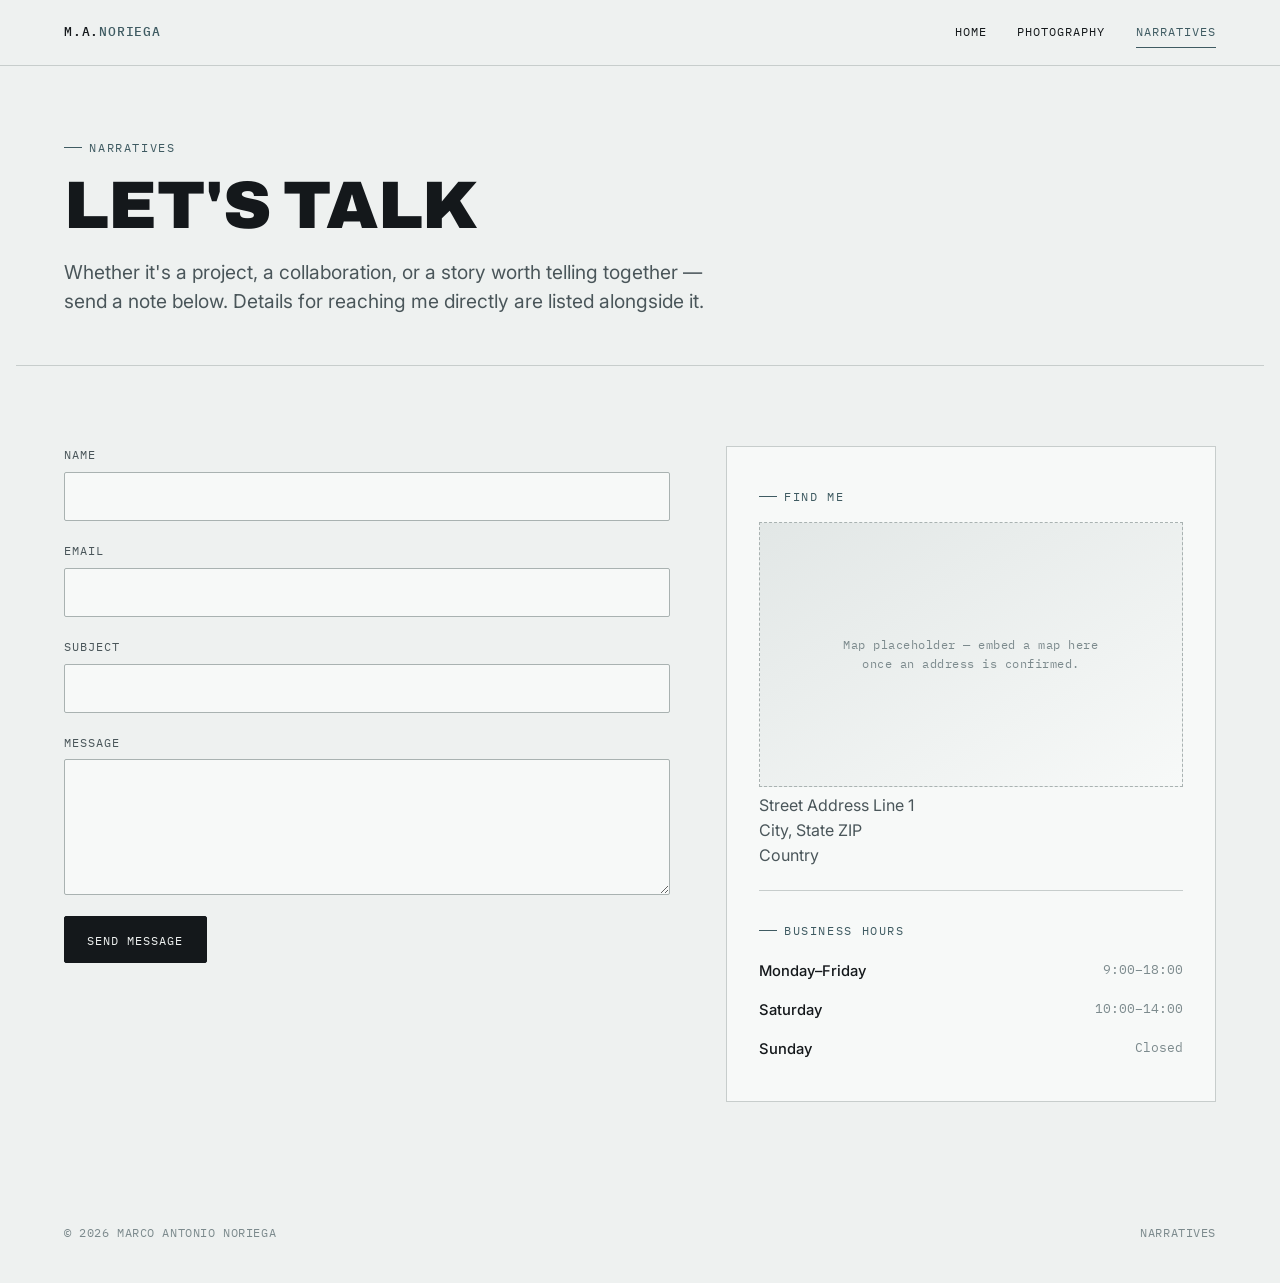
==== narratives.html @ 5fc19760 "Add files via upload" ====
<!DOCTYPE html>
<html lang="en">
<head>
<meta charset="UTF-8">
<meta name="viewport" content="width=device-width, initial-scale=1.0">
<title>Narratives — Marco Antonio Noriega</title>
<meta name="description" content="Get in touch with Marco Antonio Noriega — narratives, collaborations, and general inquiries.">
<link rel="stylesheet" href="styles.css">
</head>
<body>

<header class="site-header">
  <nav class="nav wrap" aria-label="Primary">
    <a href="index.html" class="nav-mark">M.A.<span>NORIEGA</span></a>
    <button class="nav-toggle" aria-expanded="false" aria-controls="nav-links" aria-label="Toggle menu">
      <span></span>
    </button>
    <div class="nav-links" id="nav-links">
      <a href="index.html">Home</a>
      <a href="photography.html">Photography</a>
      <a href="narratives.html" aria-current="page">Narratives</a>
    </div>
  </nav>
</header>

<main>

  <section class="hero wrap" style="padding-block: clamp(2.4rem, 6vw, 4rem) clamp(2rem, 4vw, 3rem);">
    <span class="eyebrow">Narratives</span>
    <h1 style="margin-top:1rem; font-size: clamp(2.2rem, 7vw, 4.2rem);">LET'S TALK</h1>
    <p class="lede" style="margin-top:1.2rem;">
      Whether it's a project, a collaboration, or a story worth telling together —
      send a note below. Details for reaching me directly are listed alongside it.
    </p>
  </section>

  <section class="section wrap">
    <div class="contact-grid">

      <div>
        <form id="contact-form" novalidate>
          <div class="field">
            <label for="name">Name</label>
            <input type="text" id="name" name="name" autocomplete="name" required>
          </div>
          <div class="field">
            <label for="email">Email</label>
            <input type="email" id="email" name="email" autocomplete="email" required>
          </div>
          <div class="field">
            <label for="subject">Subject</label>
            <input type="text" id="subject" name="subject">
          </div>
          <div class="field">
            <label for="message">Message</label>
            <textarea id="message" name="message" required></textarea>
          </div>
          <button type="submit" class="btn">Send Message</button>
          <p class="form-note" id="form-note" role="status"></p>
        </form>
      </div>

      <div>
        <div class="info-panel">
          <span class="eyebrow">Find Me</span>
          <div class="map-box" style="margin-top:1rem;">
            <p>Map placeholder — embed a map here once an address is confirmed.</p>
          </div>

          <address class="address-line" style="font-style:normal; color: var(--slate);">
            Street Address Line 1<br>
            City, State ZIP<br>
            Country
          </address>

          <hr class="info-divider">

          <span class="eyebrow">Business Hours</span>
          <div style="margin-top:0.8rem;">
            <div class="hours-row"><span>Monday&ndash;Friday</span><span>9:00&ndash;18:00</span></div>
            <div class="hours-row"><span>Saturday</span><span>10:00&ndash;14:00</span></div>
            <div class="hours-row"><span>Sunday</span><span>Closed</span></div>
          </div>
        </div>
      </div>

    </div>
  </section>

</main>

<footer class="site-footer wrap">
  <div class="footer-row">
    <span>&copy; 2026 Marco Antonio Noriega</span>
    <span>Narratives</span>
  </div>
</footer>

<script src="script.js"></script>
</body>
</html>
---- styles.css ----
/* =========================================================
   MARCO ANTONIO NORIEGA — shared stylesheet
   Design tokens: cool muted gallery palette + bold editorial type
   ========================================================= */

@import url('https://fonts.googleapis.com/css2?family=Archivo:wght@400;500;700;900&family=IBM+Plex+Mono:wght@400;500&family=Inter:wght@400;500;600&display=swap');

:root {
  /* ---- Color: cool, muted, museum-quiet ---- */
  --bg:          #eef1f0;
  --bg-alt:      #e2e7e6;
  --panel:       #f7f9f8;
  --ink:         #14181b;
  --slate:       #4a565a;
  --slate-soft:  #7c8a8d;
  --accent:      #5c7a82;
  --accent-deep: #3f5b62;
  --line:        #c7cdcc;
  --line-strong: #a9b2b1;

  /* ---- Type ---- */
  --font-display: 'Archivo', sans-serif;
  --font-body:    'Inter', sans-serif;
  --font-mono:    'IBM Plex Mono', monospace;

  /* ---- Rhythm ---- */
  --gutter: clamp(1.25rem, 4vw, 3rem);
  --radius: 2px;
}

* { box-sizing: border-box; }

html {
  scroll-behavior: smooth;
}

body {
  margin: 0;
  background: var(--bg);
  color: var(--ink);
  font-family: var(--font-body);
  font-size: 16px;
  line-height: 1.55;
  -webkit-font-smoothing: antialiased;
}

img { max-width: 100%; display: block; }

a { color: inherit; text-decoration: none; }

/* Visible keyboard focus everywhere */
a:focus-visible,
button:focus-visible,
input:focus-visible,
textarea:focus-visible {
  outline: 2px solid var(--accent-deep);
  outline-offset: 3px;
}

@media (prefers-reduced-motion: reduce) {
  * { animation-duration: 0.001ms !important; animation-iteration-count: 1 !important; transition-duration: 0.001ms !important; scroll-behavior: auto !important; }
}

.wrap {
  max-width: 78rem;
  margin-inline: auto;
  padding-inline: var(--gutter);
}

.eyebrow {
  font-family: var(--font-mono);
  font-size: 0.72rem;
  letter-spacing: 0.14em;
  text-transform: uppercase;
  color: var(--accent-deep);
  display: inline-flex;
  align-items: center;
  gap: 0.6em;
}
.eyebrow::before {
  content: '';
  width: 1.6em;
  height: 1px;
  background: var(--accent-deep);
}

h1, h2, h3 {
  font-family: var(--font-display);
  font-weight: 900;
  line-height: 0.98;
  margin: 0;
  text-transform: uppercase;
  letter-spacing: -0.01em;
}

h2 { font-size: clamp(1.9rem, 5vw, 3.2rem); }
h3 { font-size: clamp(1.1rem, 2.4vw, 1.5rem); letter-spacing: 0; }

p { margin: 0; color: var(--slate); }

.lede {
  font-size: clamp(1rem, 1.6vw, 1.2rem);
  max-width: 40rem;
  color: var(--slate);
}

/* ---------------------------------------------------------
   Header / nav
   --------------------------------------------------------- */
.site-header {
  position: sticky;
  top: 0;
  z-index: 50;
  background: rgba(238, 241, 240, 0.86);
  backdrop-filter: blur(10px);
  border-bottom: 1px solid var(--line);
}

.nav {
  display: flex;
  align-items: center;
  justify-content: space-between;
  padding-block: 1.1rem;
}

.nav-mark {
  font-family: var(--font-mono);
  font-size: 0.82rem;
  letter-spacing: 0.06em;
  text-transform: uppercase;
  font-weight: 500;
}
.nav-mark span { color: var(--accent-deep); }

.nav-toggle {
  display: none;
  background: none;
  border: 1px solid var(--line-strong);
  border-radius: var(--radius);
  width: 2.4rem;
  height: 2.4rem;
  padding: 0;
  cursor: pointer;
  position: relative;
}
.nav-toggle span,
.nav-toggle span::before,
.nav-toggle span::after {
  content: '';
  position: absolute;
  left: 0.55rem;
  right: 0.55rem;
  height: 1.5px;
  background: var(--ink);
  transition: transform 0.2s ease, opacity 0.2s ease;
}
.nav-toggle span { top: 50%; transform: translateY(-50%); }
.nav-toggle span::before { top: -0.45rem; }
.nav-toggle span::after { top: 0.45rem; }
.nav-toggle[aria-expanded="true"] span { background: transparent; }
.nav-toggle[aria-expanded="true"] span::before { top: 0; transform: rotate(45deg); }
.nav-toggle[aria-expanded="true"] span::after { top: 0; transform: rotate(-45deg); }

.nav-links {
  display: flex;
  gap: clamp(1rem, 2.4vw, 2.2rem);
  font-family: var(--font-mono);
  font-size: 0.78rem;
  letter-spacing: 0.08em;
  text-transform: uppercase;
}

.nav-links a {
  padding-block: 0.3rem;
  border-bottom: 1px solid transparent;
  transition: border-color 0.15s ease, color 0.15s ease;
}
.nav-links a:hover,
.nav-links a[aria-current="page"] {
  border-color: var(--accent-deep);
  color: var(--accent-deep);
}

@media (max-width: 640px) {
  .nav-toggle { display: block; }
  .nav-links {
    position: absolute;
    inset-inline: 0;
    top: 100%;
    flex-direction: column;
    background: var(--panel);
    border-bottom: 1px solid var(--line);
    padding: 1.4rem var(--gutter) 1.8rem;
    gap: 1.1rem;
    transform: translateY(-8px);
    opacity: 0;
    pointer-events: none;
    transition: transform 0.18s ease, opacity 0.18s ease;
  }
  .nav-links.is-open {
    transform: translateY(0);
    opacity: 1;
    pointer-events: auto;
  }
}

/* ---------------------------------------------------------
   Hero
   --------------------------------------------------------- */
.hero {
  padding-block: clamp(3rem, 9vw, 7rem) clamp(2.5rem, 6vw, 4rem);
  border-bottom: 1px solid var(--line);
}

.hero-name {
  margin-top: 1.1rem;
  font-size: clamp(2.6rem, 11vw, 7.2rem);
}

.hero-name em {
  font-style: normal;
  color: transparent;
  -webkit-text-stroke: 1.5px var(--ink);
}

.hero-row {
  margin-top: 1.8rem;
  display: grid;
  grid-template-columns: minmax(0, 1fr);
  gap: 1.6rem;
  align-items: end;
}

@media (min-width: 760px) {
  .hero-row { grid-template-columns: 1.3fr 0.9fr; }
}

.hero-actions {
  margin-top: 1.6rem;
  display: flex;
  flex-wrap: wrap;
  gap: 0.8rem;
}

.btn {
  font-family: var(--font-mono);
  font-size: 0.78rem;
  letter-spacing: 0.08em;
  text-transform: uppercase;
  padding: 0.9rem 1.4rem;
  border-radius: var(--radius);
  border: 1px solid var(--ink);
  background: var(--ink);
  color: var(--bg);
  cursor: pointer;
  transition: background 0.15s ease, color 0.15s ease, border-color 0.15s ease;
  display: inline-flex;
  align-items: center;
  gap: 0.5em;
}
.btn:hover { background: var(--accent-deep); border-color: var(--accent-deep); }

.btn.ghost {
  background: transparent;
  color: var(--ink);
  border-color: var(--line-strong);
}
.btn.ghost:hover { border-color: var(--ink); background: transparent; color: var(--ink); }

/* ---------------------------------------------------------
   Section scaffolding
   --------------------------------------------------------- */
.section {
  padding-block: clamp(2.6rem, 7vw, 5rem);
  border-bottom: 1px solid var(--line);
}
.section:last-of-type { border-bottom: none; }
.section-head {
  display: flex;
  flex-direction: column;
  gap: 0.8rem;
  margin-bottom: clamp(1.8rem, 4vw, 3rem);
}

/* ---------------------------------------------------------
   About (two column, asymmetric)
   --------------------------------------------------------- */
.about-grid {
  display: grid;
  grid-template-columns: minmax(0, 1fr);
  gap: clamp(2rem, 5vw, 4rem);
}
@media (min-width: 780px) {
  .about-grid { grid-template-columns: 0.8fr 1.2fr; align-items: start; }
}

.portrait {
  aspect-ratio: 4 / 5;
  background: linear-gradient(155deg, var(--bg-alt), var(--panel));
  border: 1px solid var(--line);
  border-radius: var(--radius);
  position: relative;
  display: flex;
  align-items: flex-end;
  overflow: hidden;
}
.portrait::before {
  content: '';
  position: absolute;
  inset: 0;
  background:
    repeating-linear-gradient(135deg, rgba(20,24,27,0.05) 0 1px, transparent 1px 26px);
}
.portrait-tag {
  position: relative;
  margin: 0.9rem;
  font-family: var(--font-mono);
  font-size: 0.7rem;
  letter-spacing: 0.08em;
  text-transform: uppercase;
  background: rgba(238,241,240,0.9);
  border: 1px solid var(--line);
  padding: 0.35rem 0.6rem;
  color: var(--slate);
}

.about-copy p + p { margin-top: 1rem; }

.tags {
  margin-top: 1.6rem;
  display: flex;
  flex-wrap: wrap;
  gap: 0.5rem;
}
.tag {
  font-family: var(--font-mono);
  font-size: 0.7rem;
  letter-spacing: 0.06em;
  text-transform: uppercase;
  border: 1px solid var(--line-strong);
  border-radius: var(--radius);
  padding: 0.4rem 0.7rem;
  color: var(--slate);
}

/* ---------------------------------------------------------
   CV list (experience/skills)
   --------------------------------------------------------- */
.cv-list {
  display: flex;
  flex-direction: column;
}
.cv-row {
  display: grid;
  grid-template-columns: minmax(0, 5.5rem) 1fr;
  gap: 1rem;
  padding-block: 1.1rem;
  border-top: 1px solid var(--line);
}
.cv-row:last-child { border-bottom: 1px solid var(--line); }
.cv-date {
  font-family: var(--font-mono);
  font-size: 0.78rem;
  color: var(--accent-deep);
  letter-spacing: 0.04em;
}
.cv-role { font-weight: 600; color: var(--ink); }
.cv-org { color: var(--slate-soft); }

/* ---------------------------------------------------------
   Photography grid
   --------------------------------------------------------- */
.gallery {
  display: grid;
  grid-template-columns: repeat(auto-fit, minmax(15rem, 1fr));
  gap: clamp(1.4rem, 3vw, 2.2rem);
}

.plate { display: flex; flex-direction: column; }

.plate-figure {
  aspect-ratio: 4 / 3;
  background: linear-gradient(150deg, var(--bg-alt), var(--panel) 60%);
  border: 1px solid var(--line);
  position: relative;
  overflow: hidden;
}
.plate-figure::before {
  content: '';
  position: absolute;
  inset: 0;
  background: repeating-linear-gradient(45deg, rgba(20,24,27,0.045) 0 1px, transparent 1px 22px);
}
.plate.tall .plate-figure { aspect-ratio: 3 / 4; }

.plate-index {
  position: absolute;
  top: 0.8rem;
  left: 0.8rem;
  font-family: var(--font-mono);
  font-size: 0.68rem;
  letter-spacing: 0.06em;
  color: var(--slate-soft);
}

.plate-meta {
  padding-top: 0.9rem;
  border-top: 1px solid var(--line);
  margin-top: 0.9rem;
}
.plate-title {
  font-family: var(--font-display);
  font-weight: 700;
  text-transform: none;
  font-size: 1.02rem;
  letter-spacing: -0.01em;
}
.plate-caption {
  margin-top: 0.3rem;
  font-size: 0.88rem;
  color: var(--slate-soft);
}
.plate-tag {
  display: block;
  margin-top: 0.4rem;
  font-family: var(--font-mono);
  font-size: 0.68rem;
  letter-spacing: 0.06em;
  text-transform: uppercase;
  color: var(--accent-deep);
}

/* ---------------------------------------------------------
   Narratives / contact
   --------------------------------------------------------- */
.contact-grid {
  display: grid;
  grid-template-columns: minmax(0, 1fr);
  gap: clamp(2.2rem, 5vw, 3.5rem);
}
@media (min-width: 860px) {
  .contact-grid { grid-template-columns: 1.05fr 0.85fr; }
}

.field {
  display: flex;
  flex-direction: column;
  gap: 0.5rem;
  margin-bottom: 1.3rem;
}
.field label {
  font-family: var(--font-mono);
  font-size: 0.72rem;
  letter-spacing: 0.08em;
  text-transform: uppercase;
  color: var(--slate);
}
.field input,
.field textarea {
  font-family: var(--font-body);
  font-size: 1rem;
  padding: 0.85rem 0.9rem;
  border: 1px solid var(--line-strong);
  border-radius: var(--radius);
  background: var(--panel);
  color: var(--ink);
  resize: vertical;
}
.field textarea { min-height: 8.5rem; }
.field input:focus,
.field textarea:focus { border-color: var(--accent-deep); }

.form-note {
  margin-top: 0.9rem;
  font-family: var(--font-mono);
  font-size: 0.75rem;
  color: var(--accent-deep);
  min-height: 1.2rem;
}

.info-panel {
  border: 1px solid var(--line);
  background: var(--panel);
  padding: clamp(1.4rem, 3vw, 2rem);
}

.map-box {
  aspect-ratio: 16 / 10;
  background: linear-gradient(150deg, var(--bg-alt), var(--panel));
  border: 1px dashed var(--line-strong);
  display: flex;
  align-items: center;
  justify-content: center;
  text-align: center;
  padding: 1rem;
}
.map-box p {
  font-family: var(--font-mono);
  font-size: 0.78rem;
  letter-spacing: 0.04em;
  color: var(--slate-soft);
  max-width: 16rem;
}

.info-divider {
  border: none;
  border-top: 1px solid var(--line);
  margin-block: 1.4rem;
}

.hours-row {
  display: flex;
  justify-content: space-between;
  gap: 1rem;
  padding-block: 0.5rem;
  font-size: 0.92rem;
}
.hours-row span:first-child { color: var(--ink); font-weight: 500; }
.hours-row span:last-child { font-family: var(--font-mono); font-size: 0.82rem; color: var(--slate-soft); }

.address-line { margin-top: 0.4rem; }

/* ---------------------------------------------------------
   Footer
   --------------------------------------------------------- */
.site-footer {
  padding-block: clamp(2rem, 4vw, 2.6rem);
}
.footer-row {
  display: flex;
  flex-wrap: wrap;
  gap: 1rem;
  justify-content: space-between;
  align-items: center;
  font-family: var(--font-mono);
  font-size: 0.72rem;
  letter-spacing: 0.05em;
  text-transform: uppercase;
  color: var(--slate-soft);
}
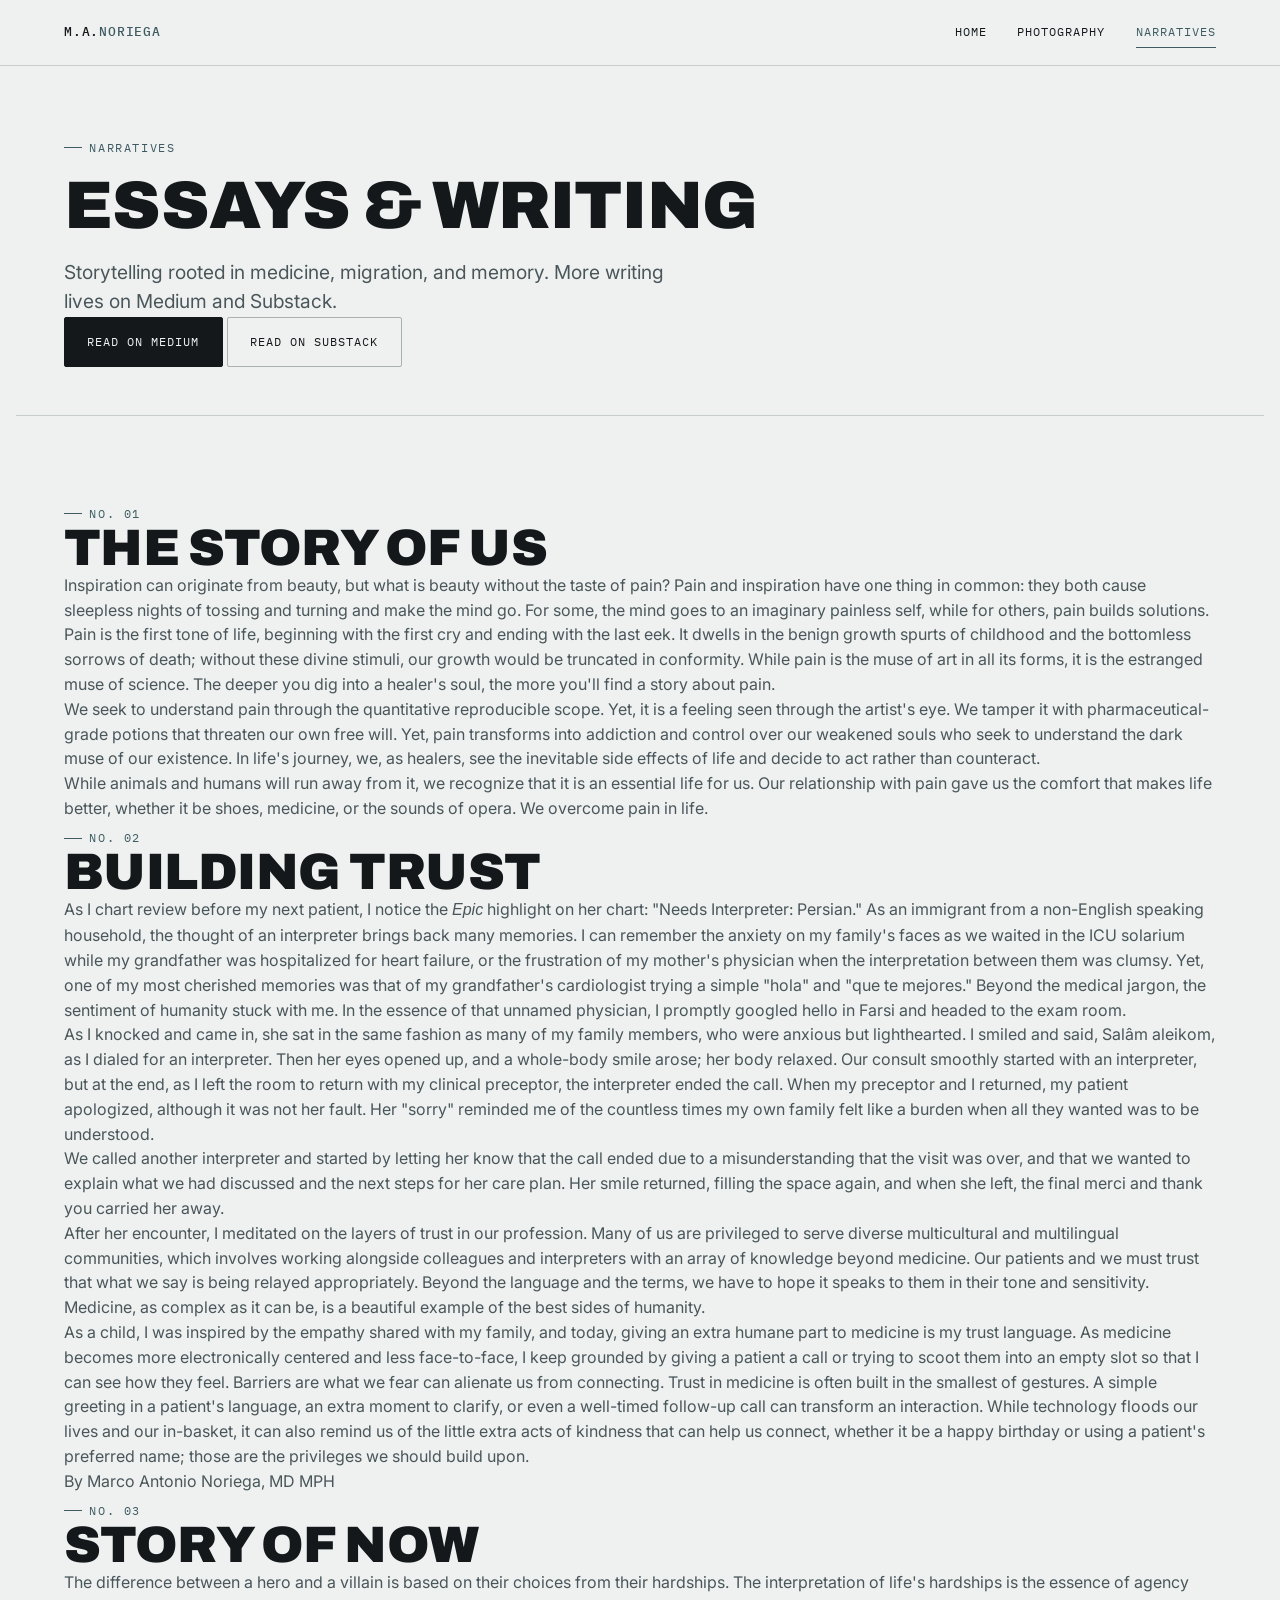
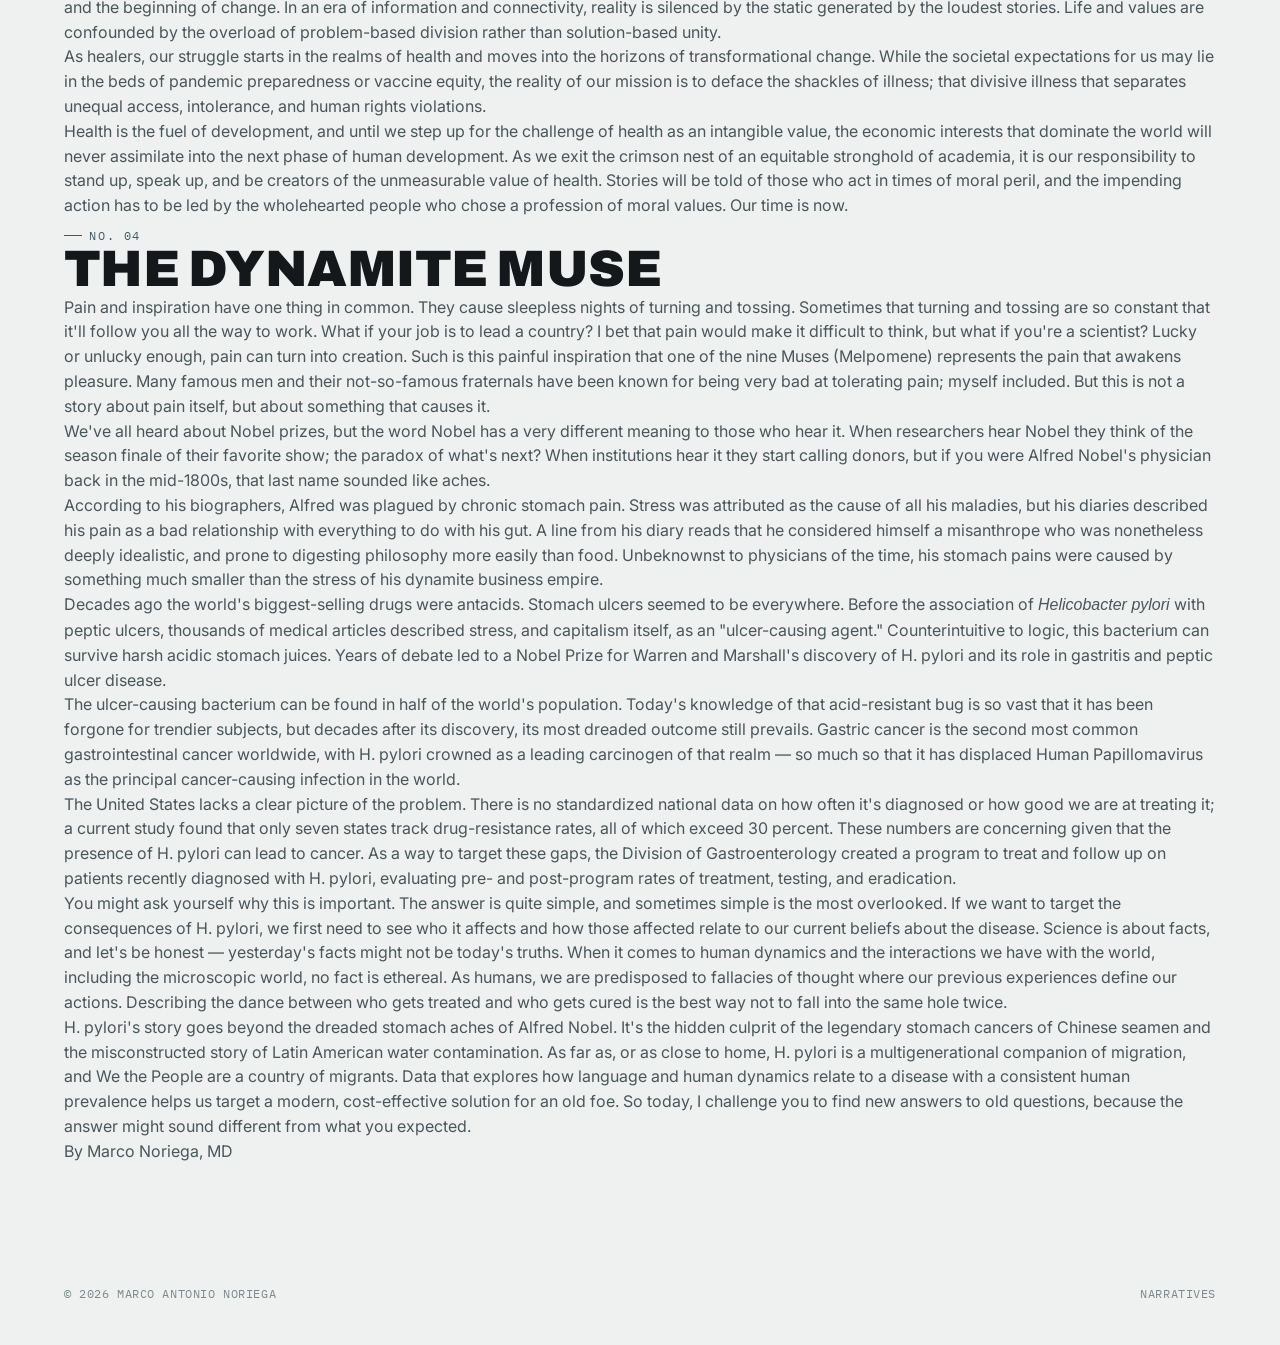
==== commit f3f28e6f: "Update narratives.html" ====
--- a/narratives.html
+++ b/narratives.html
@@ -3,8 +3,8 @@
 <head>
 <meta charset="UTF-8">
 <meta name="viewport" content="width=device-width, initial-scale=1.0">
-<title>Narratives — Marco Antonio Noriega</title>
-<meta name="description" content="Get in touch with Marco Antonio Noriega — narratives, collaborations, and general inquiries.">
+<title>Narratives — Essays &amp; Writing — Marco Antonio Noriega</title>
+<meta name="description" content="Essays and writing by Marco Antonio Noriega — on medicine, memory, migration, and the borderlands.">
 <link rel="stylesheet" href="styles.css">
 </head>
 <body>
@@ -27,62 +27,76 @@
 
   <section class="hero wrap" style="padding-block: clamp(2.4rem, 6vw, 4rem) clamp(2rem, 4vw, 3rem);">
     <span class="eyebrow">Narratives</span>
-    <h1 style="margin-top:1rem; font-size: clamp(2.2rem, 7vw, 4.2rem);">LET'S TALK</h1>
+    <h1 style="margin-top:1rem; font-size: clamp(2.2rem, 7vw, 4.2rem);">ESSAYS &amp; WRITING</h1>
     <p class="lede" style="margin-top:1.2rem;">
-      Whether it's a project, a collaboration, or a story worth telling together —
-      send a note below. Details for reaching me directly are listed alongside it.
+      Storytelling rooted in medicine, migration, and memory. More writing lives on
+      Medium and Substack.
     </p>
+    <div class="essay-links">
+      <a href="https://medium.com/@marcnorgar" class="btn" target="_blank" rel="noopener noreferrer">Read on Medium</a>
+      <a href="https://substack.com/@manmd" class="btn ghost" target="_blank" rel="noopener noreferrer">Read on Substack</a>
+    </div>
   </section>
 
   <section class="section wrap">
-    <div class="contact-grid">
+    <div class="essays-list">
 
-      <div>
-        <form id="contact-form" novalidate>
-          <div class="field">
-            <label for="name">Name</label>
-            <input type="text" id="name" name="name" autocomplete="name" required>
-          </div>
-          <div class="field">
-            <label for="email">Email</label>
-            <input type="email" id="email" name="email" autocomplete="email" required>
-          </div>
-          <div class="field">
-            <label for="subject">Subject</label>
-            <input type="text" id="subject" name="subject">
-          </div>
-          <div class="field">
-            <label for="message">Message</label>
-            <textarea id="message" name="message" required></textarea>
-          </div>
-          <button type="submit" class="btn">Send Message</button>
-          <p class="form-note" id="form-note" role="status"></p>
-        </form>
-      </div>
+      <article class="essay">
+        <div class="essay-head">
+          <span class="eyebrow">No. 01</span>
+          <h2 class="essay-title">The Story of Us</h2>
+        </div>
+        <div class="essay-body">
+          <p>Inspiration can originate from beauty, but what is beauty without the taste of pain? Pain and inspiration have one thing in common: they both cause sleepless nights of tossing and turning and make the mind go. For some, the mind goes to an imaginary painless self, while for others, pain builds solutions. Pain is the first tone of life, beginning with the first cry and ending with the last eek. It dwells in the benign growth spurts of childhood and the bottomless sorrows of death; without these divine stimuli, our growth would be truncated in conformity. While pain is the muse of art in all its forms, it is the estranged muse of science. The deeper you dig into a healer's soul, the more you'll find a story about pain.</p>
+          <p>We seek to understand pain through the quantitative reproducible scope. Yet, it is a feeling seen through the artist's eye. We tamper it with pharmaceutical-grade potions that threaten our own free will. Yet, pain transforms into addiction and control over our weakened souls who seek to understand the dark muse of our existence. In life's journey, we, as healers, see the inevitable side effects of life and decide to act rather than counteract.</p>
+          <p>While animals and humans will run away from it, we recognize that it is an essential life for us. Our relationship with pain gave us the comfort that makes life better, whether it be shoes, medicine, or the sounds of opera. We overcome pain in life.</p>
+        </div>
+      </article>
 
-      <div>
-        <div class="info-panel">
-          <span class="eyebrow">Find Me</span>
-          <div class="map-box" style="margin-top:1rem;">
-            <p>Map placeholder — embed a map here once an address is confirmed.</p>
-          </div>
+      <article class="essay">
+        <div class="essay-head">
+          <span class="eyebrow">No. 02</span>
+          <h2 class="essay-title">Building Trust</h2>
+        </div>
+        <div class="essay-body">
+          <p>As I chart review before my next patient, I notice the <em>Epic</em> highlight on her chart: "Needs Interpreter: Persian." As an immigrant from a non-English speaking household, the thought of an interpreter brings back many memories. I can remember the anxiety on my family's faces as we waited in the ICU solarium while my grandfather was hospitalized for heart failure, or the frustration of my mother's physician when the interpretation between them was clumsy. Yet, one of my most cherished memories was that of my grandfather's cardiologist trying a simple "hola" and "que te mejores." Beyond the medical jargon, the sentiment of humanity stuck with me. In the essence of that unnamed physician, I promptly googled hello in Farsi and headed to the exam room.</p>
+          <p>As I knocked and came in, she sat in the same fashion as many of my family members, who were anxious but lighthearted. I smiled and said, Salâm aleikom, as I dialed for an interpreter. Then her eyes opened up, and a whole-body smile arose; her body relaxed. Our consult smoothly started with an interpreter, but at the end, as I left the room to return with my clinical preceptor, the interpreter ended the call. When my preceptor and I returned, my patient apologized, although it was not her fault. Her "sorry" reminded me of the countless times my own family felt like a burden when all they wanted was to be understood.</p>
+          <p>We called another interpreter and started by letting her know that the call ended due to a misunderstanding that the visit was over, and that we wanted to explain what we had discussed and the next steps for her care plan. Her smile returned, filling the space again, and when she left, the final merci and thank you carried her away.</p>
+          <p>After her encounter, I meditated on the layers of trust in our profession. Many of us are privileged to serve diverse multicultural and multilingual communities, which involves working alongside colleagues and interpreters with an array of knowledge beyond medicine. Our patients and we must trust that what we say is being relayed appropriately. Beyond the language and the terms, we have to hope it speaks to them in their tone and sensitivity. Medicine, as complex as it can be, is a beautiful example of the best sides of humanity.</p>
+          <p>As a child, I was inspired by the empathy shared with my family, and today, giving an extra humane part to medicine is my trust language. As medicine becomes more electronically centered and less face-to-face, I keep grounded by giving a patient a call or trying to scoot them into an empty slot so that I can see how they feel. Barriers are what we fear can alienate us from connecting. Trust in medicine is often built in the smallest of gestures. A simple greeting in a patient's language, an extra moment to clarify, or even a well-timed follow-up call can transform an interaction. While technology floods our lives and our in-basket, it can also remind us of the little extra acts of kindness that can help us connect, whether it be a happy birthday or using a patient's preferred name; those are the privileges we should build upon.</p>
+        </div>
+        <p class="essay-byline">By Marco Antonio Noriega, MD MPH</p>
+      </article>
 
-          <address class="address-line" style="font-style:normal; color: var(--slate);">
-            Street Address Line 1<br>
-            City, State ZIP<br>
-            Country
-          </address>
+      <article class="essay">
+        <div class="essay-head">
+          <span class="eyebrow">No. 03</span>
+          <h2 class="essay-title">Story of Now</h2>
+        </div>
+        <div class="essay-body">
+          <p>The difference between a hero and a villain is based on their choices from their hardships. The interpretation of life's hardships is the essence of agency and the beginning of change. In an era of information and connectivity, reality is silenced by the static generated by the loudest stories. Life and values are confounded by the overload of problem-based division rather than solution-based unity.</p>
+          <p>As healers, our struggle starts in the realms of health and moves into the horizons of transformational change. While the societal expectations for us may lie in the beds of pandemic preparedness or vaccine equity, the reality of our mission is to deface the shackles of illness; that divisive illness that separates unequal access, intolerance, and human rights violations.</p>
+          <p>Health is the fuel of development, and until we step up for the challenge of health as an intangible value, the economic interests that dominate the world will never assimilate into the next phase of human development. As we exit the crimson nest of an equitable stronghold of academia, it is our responsibility to stand up, speak up, and be creators of the unmeasurable value of health. Stories will be told of those who act in times of moral peril, and the impending action has to be led by the wholehearted people who chose a profession of moral values. Our time is now.</p>
+        </div>
+      </article>
 
-          <hr class="info-divider">
-
-          <span class="eyebrow">Business Hours</span>
-          <div style="margin-top:0.8rem;">
-            <div class="hours-row"><span>Monday&ndash;Friday</span><span>9:00&ndash;18:00</span></div>
-            <div class="hours-row"><span>Saturday</span><span>10:00&ndash;14:00</span></div>
-            <div class="hours-row"><span>Sunday</span><span>Closed</span></div>
-          </div>
+      <article class="essay">
+        <div class="essay-head">
+          <span class="eyebrow">No. 04</span>
+          <h2 class="essay-title">The Dynamite Muse</h2>
         </div>
-      </div>
+        <div class="essay-body">
+          <p>Pain and inspiration have one thing in common. They cause sleepless nights of turning and tossing. Sometimes that turning and tossing are so constant that it'll follow you all the way to work. What if your job is to lead a country? I bet that pain would make it difficult to think, but what if you're a scientist? Lucky or unlucky enough, pain can turn into creation. Such is this painful inspiration that one of the nine Muses (Melpomene) represents the pain that awakens pleasure. Many famous men and their not-so-famous fraternals have been known for being very bad at tolerating pain; myself included. But this is not a story about pain itself, but about something that causes it.</p>
+          <p>We've all heard about Nobel prizes, but the word Nobel has a very different meaning to those who hear it. When researchers hear Nobel they think of the season finale of their favorite show; the paradox of what's next? When institutions hear it they start calling donors, but if you were Alfred Nobel's physician back in the mid-1800s, that last name sounded like aches.</p>
+          <p>According to his biographers, Alfred was plagued by chronic stomach pain. Stress was attributed as the cause of all his maladies, but his diaries described his pain as a bad relationship with everything to do with his gut. A line from his diary reads that he considered himself a misanthrope who was nonetheless deeply idealistic, and prone to digesting philosophy more easily than food. Unbeknownst to physicians of the time, his stomach pains were caused by something much smaller than the stress of his dynamite business empire.</p>
+          <p>Decades ago the world's biggest-selling drugs were antacids. Stomach ulcers seemed to be everywhere. Before the association of <em>Helicobacter pylori</em> with peptic ulcers, thousands of medical articles described stress, and capitalism itself, as an "ulcer-causing agent." Counterintuitive to logic, this bacterium can survive harsh acidic stomach juices. Years of debate led to a Nobel Prize for Warren and Marshall's discovery of H. pylori and its role in gastritis and peptic ulcer disease.</p>
+          <p>The ulcer-causing bacterium can be found in half of the world's population. Today's knowledge of that acid-resistant bug is so vast that it has been forgone for trendier subjects, but decades after its discovery, its most dreaded outcome still prevails. Gastric cancer is the second most common gastrointestinal cancer worldwide, with H. pylori crowned as a leading carcinogen of that realm — so much so that it has displaced Human Papillomavirus as the principal cancer-causing infection in the world.</p>
+          <p>The United States lacks a clear picture of the problem. There is no standardized national data on how often it's diagnosed or how good we are at treating it; a current study found that only seven states track drug-resistance rates, all of which exceed 30 percent. These numbers are concerning given that the presence of H. pylori can lead to cancer. As a way to target these gaps, the Division of Gastroenterology created a program to treat and follow up on patients recently diagnosed with H. pylori, evaluating pre- and post-program rates of treatment, testing, and eradication.</p>
+          <p>You might ask yourself why this is important. The answer is quite simple, and sometimes simple is the most overlooked. If we want to target the consequences of H. pylori, we first need to see who it affects and how those affected relate to our current beliefs about the disease. Science is about facts, and let's be honest — yesterday's facts might not be today's truths. When it comes to human dynamics and the interactions we have with the world, including the microscopic world, no fact is ethereal. As humans, we are predisposed to fallacies of thought where our previous experiences define our actions. Describing the dance between who gets treated and who gets cured is the best way not to fall into the same hole twice.</p>
+          <p>H. pylori's story goes beyond the dreaded stomach aches of Alfred Nobel. It's the hidden culprit of the legendary stomach cancers of Chinese seamen and the misconstructed story of Latin American water contamination. As far as, or as close to home, H. pylori is a multigenerational companion of migration, and We the People are a country of migrants. Data that explores how language and human dynamics relate to a disease with a consistent human prevalence helps us target a modern, cost-effective solution for an old foe. So today, I challenge you to find new answers to old questions, because the answer might sound different from what you expected.</p>
+        </div>
+        <p class="essay-byline">By Marco Noriega, MD</p>
+      </article>
 
     </div>
   </section>
--- a/styles.css
+++ b/styles.css
@@ -46,6 +46,17 @@
 
 img { max-width: 100%; display: block; }
 
+/* Casual copy-protection: browsers must still download images to render
+   them, so this deters drag/right-click/long-press saves, not determined
+   extraction via dev tools. */
+img {
+  -webkit-user-drag: none;
+  user-drag: none;
+  -webkit-touch-callout: none;
+  user-select: none;
+  -webkit-user-select: none;
+}
+
 a { color: inherit; text-decoration: none; }
 
 /* Visible keyboard focus everywhere */
@@ -63,6 +74,12 @@
 
 .wrap {
   max-width: 78rem;
+  margin-inline: auto;
+  padding-inline: var(--gutter);
+}
+
+.wrap-wide {
+  max-width: 96rem;
   margin-inline: auto;
   padding-inline: var(--gutter);
 }
@@ -311,8 +328,16 @@
   background:
     repeating-linear-gradient(135deg, rgba(20,24,27,0.05) 0 1px, transparent 1px 26px);
 }
+.portrait img {
+  position: absolute;
+  inset: 0;
+  width: 100%;
+  height: 100%;
+  object-fit: cover;
+}
 .portrait-tag {
   position: relative;
+  z-index: 1;
   margin: 0.9rem;
   font-family: var(--font-mono);
   font-size: 0.7rem;
@@ -366,20 +391,34 @@
 }
 .cv-role { font-weight: 600; color: var(--ink); }
 .cv-org { color: var(--slate-soft); }
-
-/* ---------------------------------------------------------
-   Photography grid
+.cv-desc {
+  margin-top: 0.4rem;
+  color: var(--slate);
+  font-size: 0.95rem;
+  line-height: 1.6;
+  max-width: 42rem;
+}
+
+/* ---------------------------------------------------------
+   Photography gallery — large format, scrollable
    --------------------------------------------------------- */
 .gallery {
-  display: grid;
-  grid-template-columns: repeat(auto-fit, minmax(15rem, 1fr));
-  gap: clamp(1.4rem, 3vw, 2.2rem);
-}
-
-.plate { display: flex; flex-direction: column; }
+  display: flex;
+  flex-direction: column;
+  gap: clamp(3rem, 8vw, 6rem);
+  scroll-snap-type: y proximity;
+}
+
+.plate {
+  display: flex;
+  flex-direction: column;
+  scroll-snap-align: start;
+  scroll-margin-top: 4.5rem;
+}
 
 .plate-figure {
-  aspect-ratio: 4 / 3;
+  width: 100%;
+  height: min(85vh, 920px);
   background: linear-gradient(150deg, var(--bg-alt), var(--panel) 60%);
   border: 1px solid var(--line);
   position: relative;
@@ -391,43 +430,61 @@
   inset: 0;
   background: repeating-linear-gradient(45deg, rgba(20,24,27,0.045) 0 1px, transparent 1px 22px);
 }
-.plate.tall .plate-figure { aspect-ratio: 3 / 4; }
+.plate-figure img {
+  position: absolute;
+  inset: 0;
+  width: 100%;
+  height: 100%;
+  object-fit: cover;
+}
+
+@media (max-width: 640px) {
+  .plate-figure { height: 62vh; }
+}
 
 .plate-index {
   position: absolute;
   top: 0.8rem;
   left: 0.8rem;
+  z-index: 1;
   font-family: var(--font-mono);
   font-size: 0.68rem;
   letter-spacing: 0.06em;
   color: var(--slate-soft);
+  background: rgba(238,241,240,0.85);
+  padding: 0.2rem 0.45rem;
 }
 
 .plate-meta {
-  padding-top: 0.9rem;
+  padding-top: 1.1rem;
   border-top: 1px solid var(--line);
-  margin-top: 0.9rem;
+  margin-top: 1.1rem;
+  display: flex;
+  flex-wrap: wrap;
+  align-items: baseline;
+  justify-content: space-between;
+  gap: 0.6rem 1.5rem;
 }
 .plate-title {
   font-family: var(--font-display);
   font-weight: 700;
   text-transform: none;
-  font-size: 1.02rem;
+  font-size: clamp(1.1rem, 2.2vw, 1.5rem);
   letter-spacing: -0.01em;
 }
 .plate-caption {
   margin-top: 0.3rem;
-  font-size: 0.88rem;
+  font-size: 0.9rem;
   color: var(--slate-soft);
+  flex-basis: 100%;
 }
 .plate-tag {
-  display: block;
-  margin-top: 0.4rem;
-  font-family: var(--font-mono);
-  font-size: 0.68rem;
+  font-family: var(--font-mono);
+  font-size: 0.72rem;
   letter-spacing: 0.06em;
   text-transform: uppercase;
   color: var(--accent-deep);
+  white-space: nowrap;
 }
 
 /* ---------------------------------------------------------
@@ -538,3 +595,5 @@
   text-transform: uppercase;
   color: var(--slate-soft);
 }
+
+
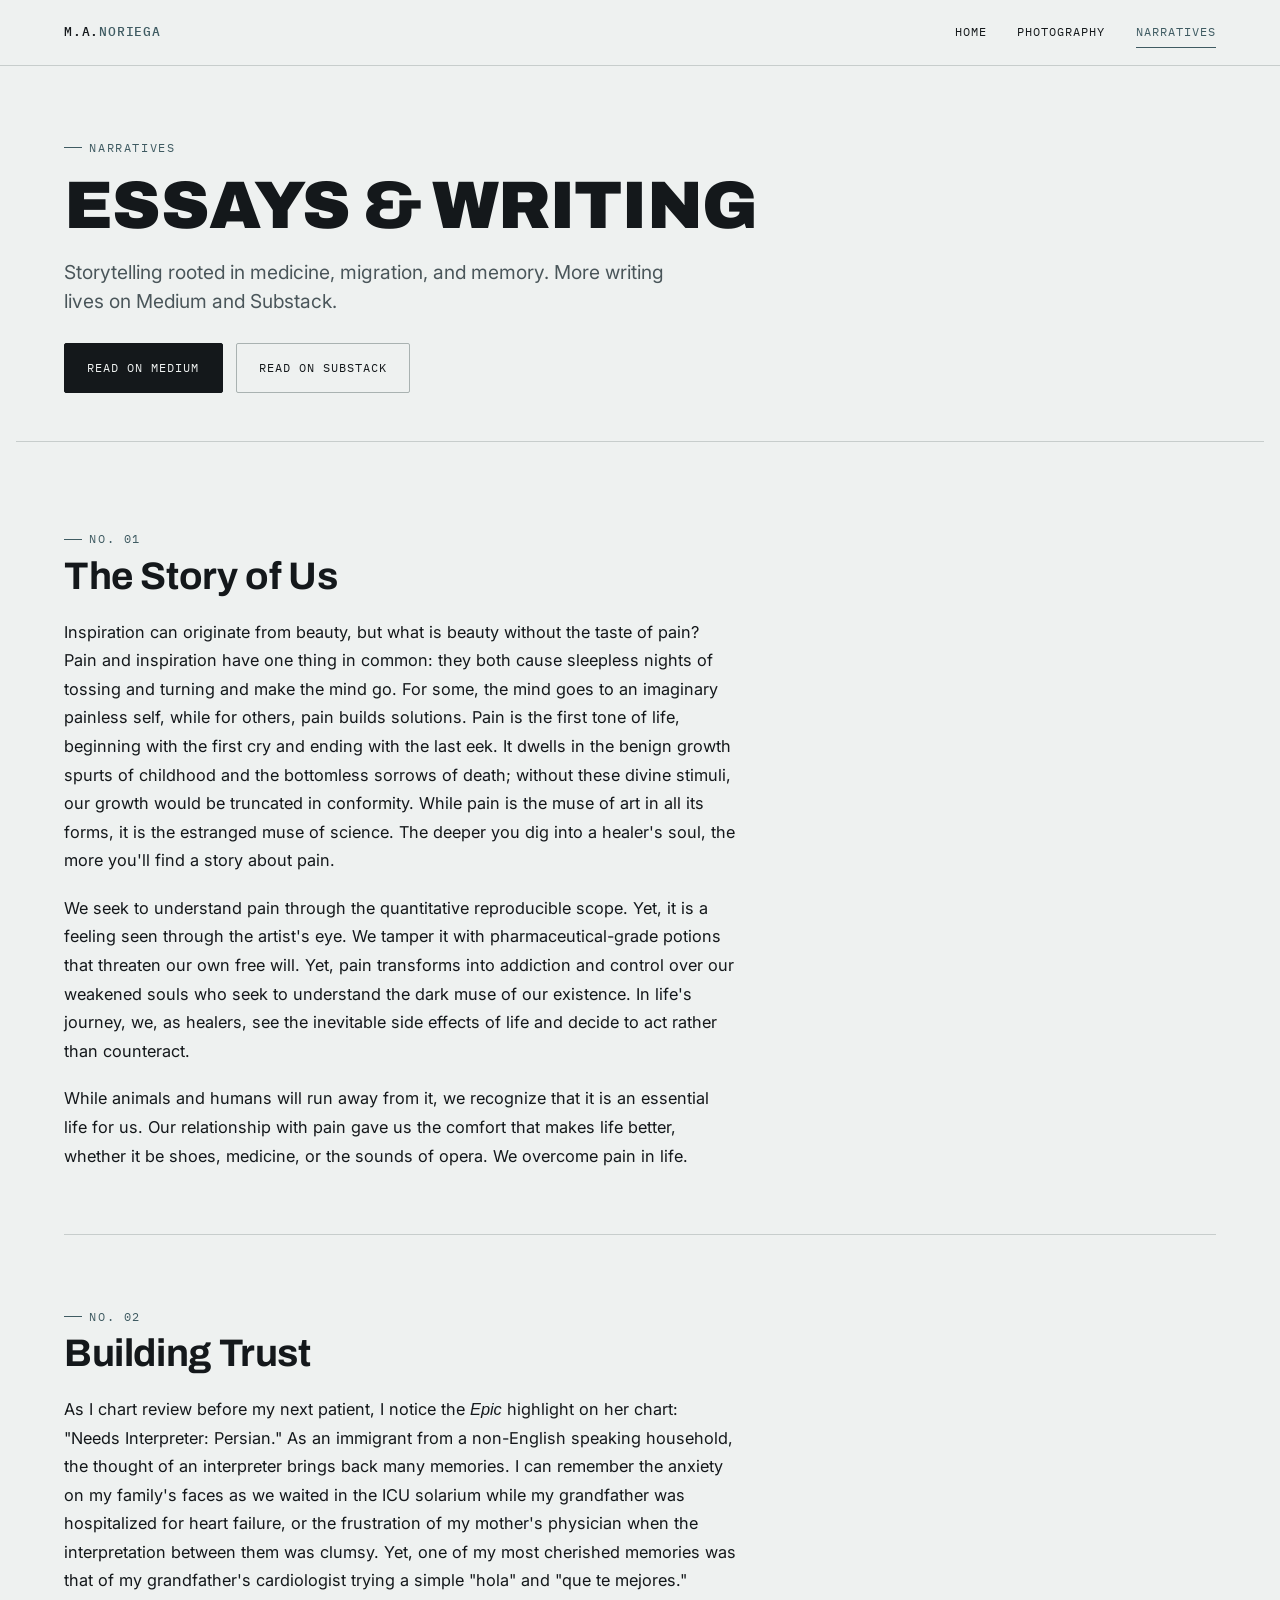
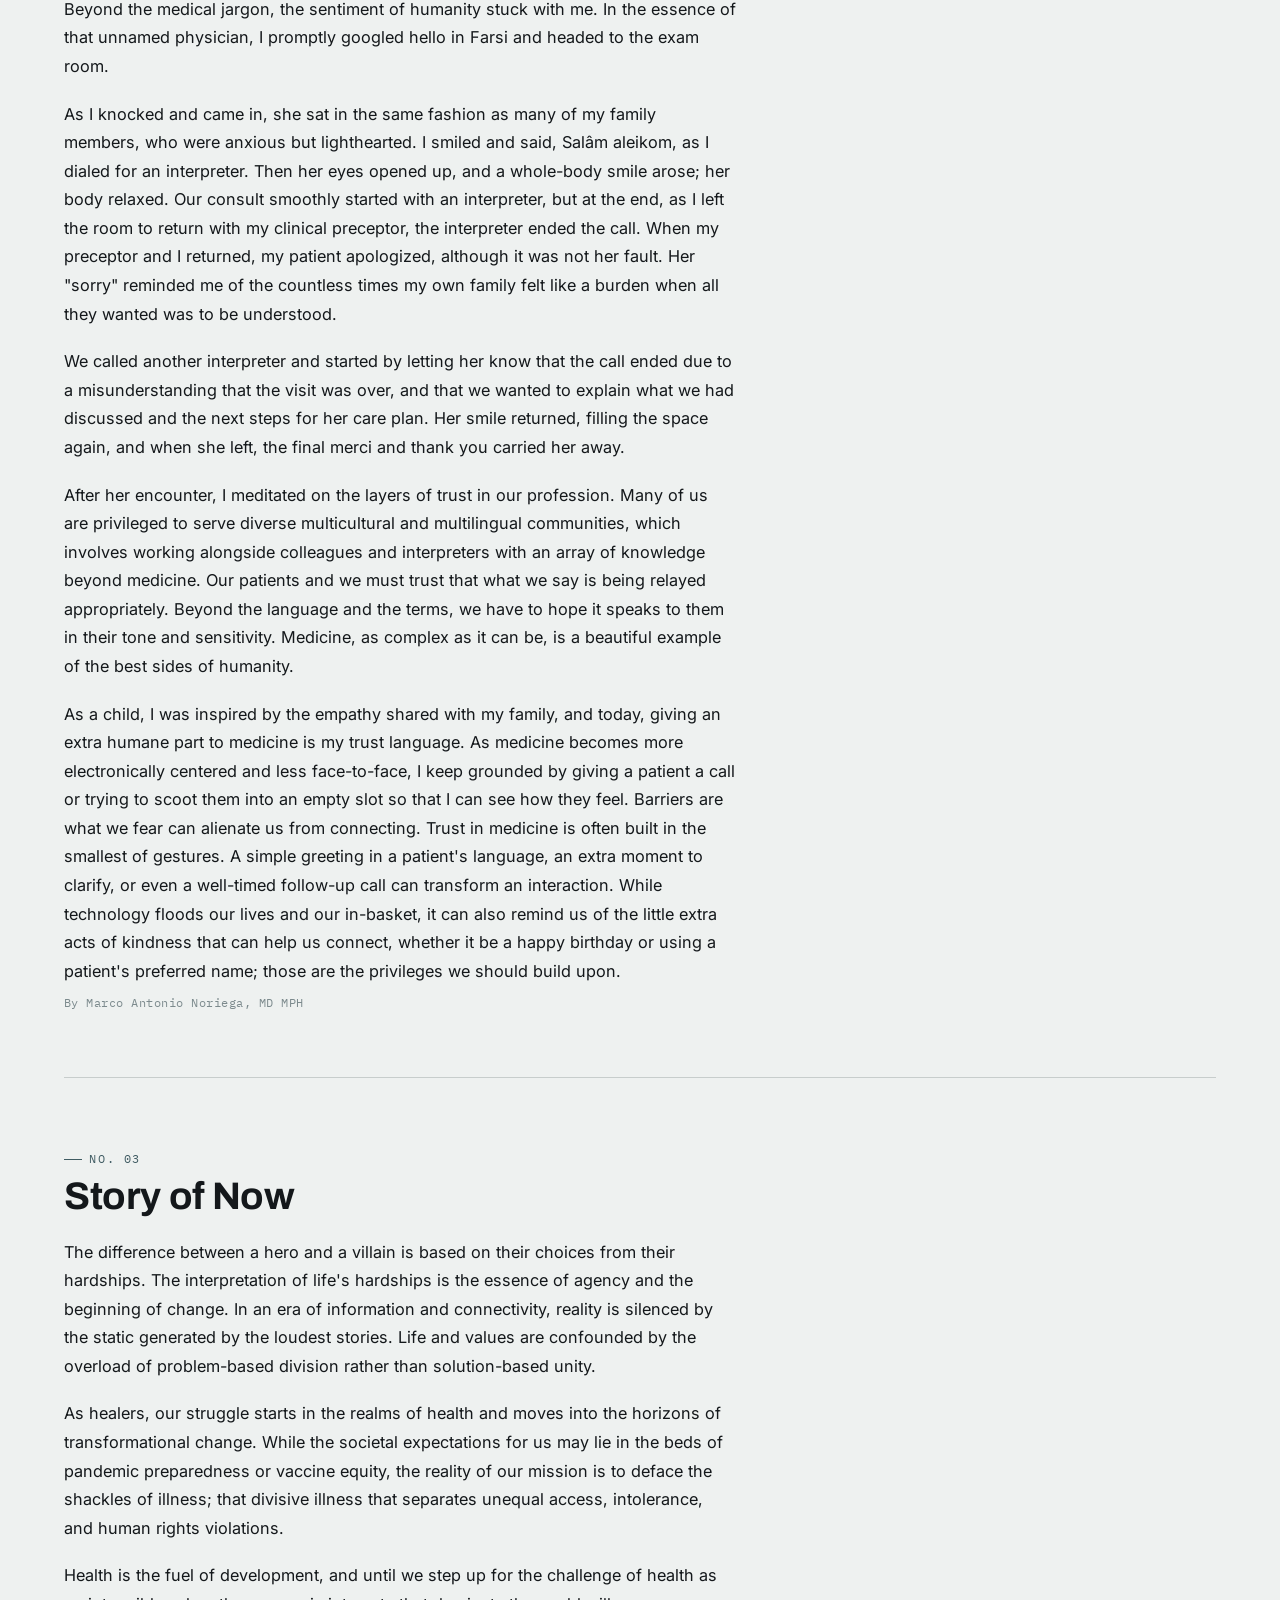
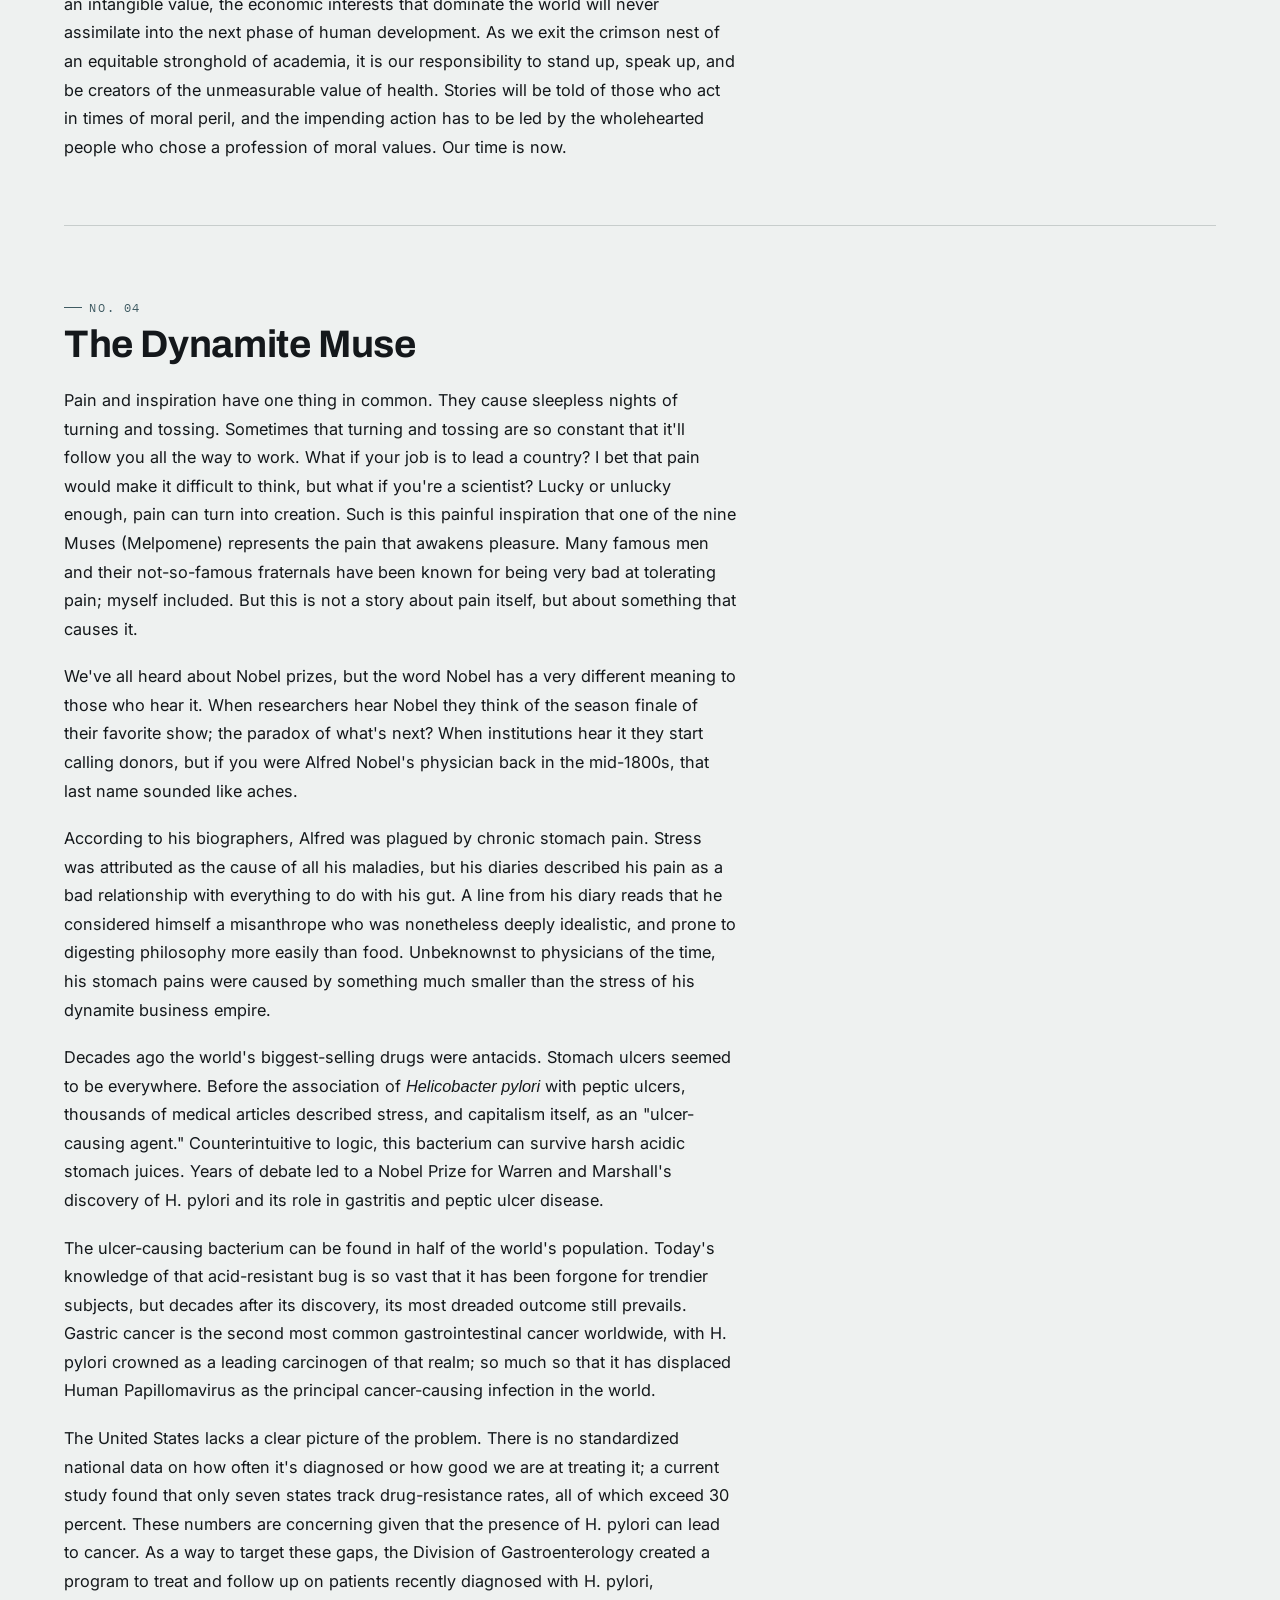
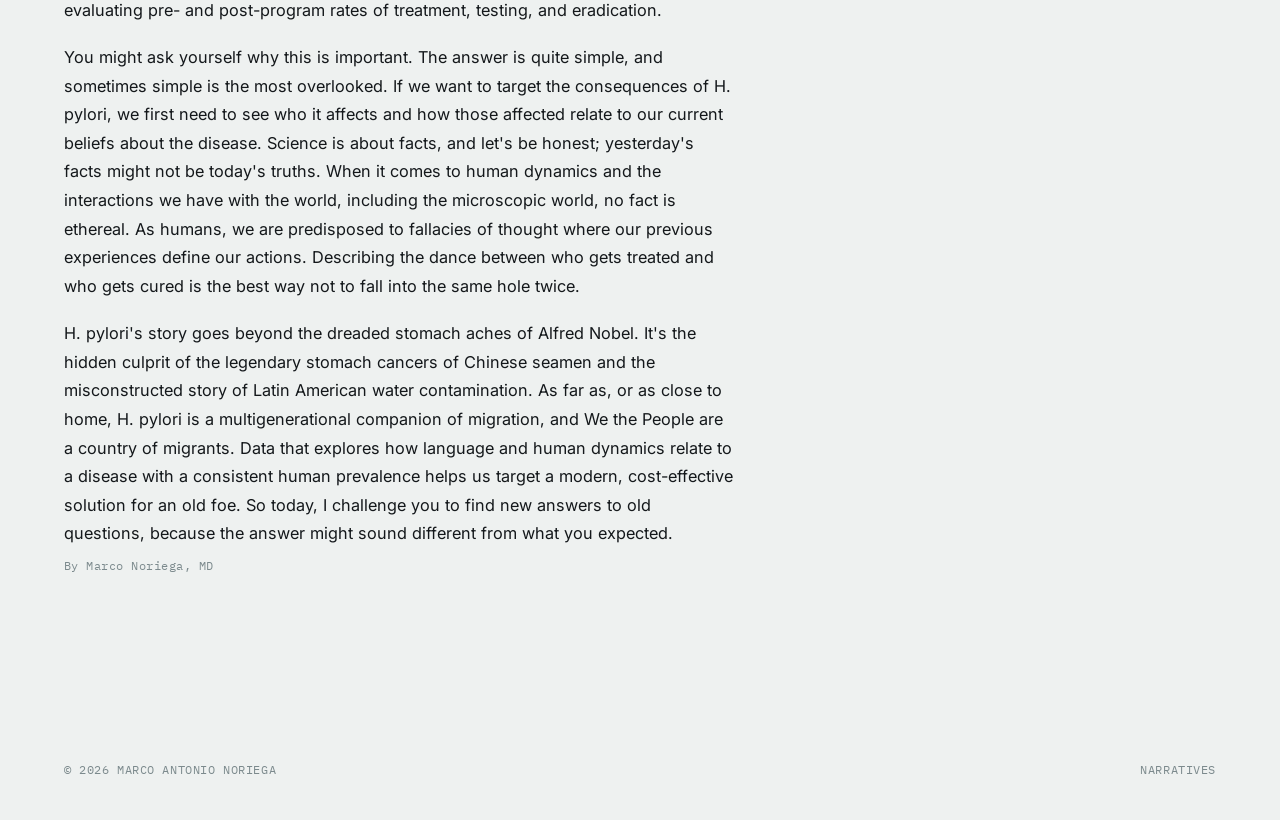
==== commit 349dd28d: "Update narratives.html" ====
--- a/narratives.html
+++ b/narratives.html
@@ -90,9 +90,9 @@
           <p>We've all heard about Nobel prizes, but the word Nobel has a very different meaning to those who hear it. When researchers hear Nobel they think of the season finale of their favorite show; the paradox of what's next? When institutions hear it they start calling donors, but if you were Alfred Nobel's physician back in the mid-1800s, that last name sounded like aches.</p>
           <p>According to his biographers, Alfred was plagued by chronic stomach pain. Stress was attributed as the cause of all his maladies, but his diaries described his pain as a bad relationship with everything to do with his gut. A line from his diary reads that he considered himself a misanthrope who was nonetheless deeply idealistic, and prone to digesting philosophy more easily than food. Unbeknownst to physicians of the time, his stomach pains were caused by something much smaller than the stress of his dynamite business empire.</p>
           <p>Decades ago the world's biggest-selling drugs were antacids. Stomach ulcers seemed to be everywhere. Before the association of <em>Helicobacter pylori</em> with peptic ulcers, thousands of medical articles described stress, and capitalism itself, as an "ulcer-causing agent." Counterintuitive to logic, this bacterium can survive harsh acidic stomach juices. Years of debate led to a Nobel Prize for Warren and Marshall's discovery of H. pylori and its role in gastritis and peptic ulcer disease.</p>
-          <p>The ulcer-causing bacterium can be found in half of the world's population. Today's knowledge of that acid-resistant bug is so vast that it has been forgone for trendier subjects, but decades after its discovery, its most dreaded outcome still prevails. Gastric cancer is the second most common gastrointestinal cancer worldwide, with H. pylori crowned as a leading carcinogen of that realm — so much so that it has displaced Human Papillomavirus as the principal cancer-causing infection in the world.</p>
+          <p>The ulcer-causing bacterium can be found in half of the world's population. Today's knowledge of that acid-resistant bug is so vast that it has been forgone for trendier subjects, but decades after its discovery, its most dreaded outcome still prevails. Gastric cancer is the second most common gastrointestinal cancer worldwide, with H. pylori crowned as a leading carcinogen of that realm; so much so that it has displaced Human Papillomavirus as the principal cancer-causing infection in the world.</p>
           <p>The United States lacks a clear picture of the problem. There is no standardized national data on how often it's diagnosed or how good we are at treating it; a current study found that only seven states track drug-resistance rates, all of which exceed 30 percent. These numbers are concerning given that the presence of H. pylori can lead to cancer. As a way to target these gaps, the Division of Gastroenterology created a program to treat and follow up on patients recently diagnosed with H. pylori, evaluating pre- and post-program rates of treatment, testing, and eradication.</p>
-          <p>You might ask yourself why this is important. The answer is quite simple, and sometimes simple is the most overlooked. If we want to target the consequences of H. pylori, we first need to see who it affects and how those affected relate to our current beliefs about the disease. Science is about facts, and let's be honest — yesterday's facts might not be today's truths. When it comes to human dynamics and the interactions we have with the world, including the microscopic world, no fact is ethereal. As humans, we are predisposed to fallacies of thought where our previous experiences define our actions. Describing the dance between who gets treated and who gets cured is the best way not to fall into the same hole twice.</p>
+          <p>You might ask yourself why this is important. The answer is quite simple, and sometimes simple is the most overlooked. If we want to target the consequences of H. pylori, we first need to see who it affects and how those affected relate to our current beliefs about the disease. Science is about facts, and let's be honest; yesterday's facts might not be today's truths. When it comes to human dynamics and the interactions we have with the world, including the microscopic world, no fact is ethereal. As humans, we are predisposed to fallacies of thought where our previous experiences define our actions. Describing the dance between who gets treated and who gets cured is the best way not to fall into the same hole twice.</p>
           <p>H. pylori's story goes beyond the dreaded stomach aches of Alfred Nobel. It's the hidden culprit of the legendary stomach cancers of Chinese seamen and the misconstructed story of Latin American water contamination. As far as, or as close to home, H. pylori is a multigenerational companion of migration, and We the People are a country of migrants. Data that explores how language and human dynamics relate to a disease with a consistent human prevalence helps us target a modern, cost-effective solution for an old foe. So today, I challenge you to find new answers to old questions, because the answer might sound different from what you expected.</p>
         </div>
         <p class="essay-byline">By Marco Noriega, MD</p>
--- a/styles.css
+++ b/styles.css
@@ -488,6 +488,117 @@
 }
 
 /* ---------------------------------------------------------
+   Narratives / essays index
+   --------------------------------------------------------- */
+.essay-list {
+  display: flex;
+  flex-direction: column;
+}
+.essay-card {
+  display: grid;
+  grid-template-columns: minmax(0, 3.5rem) 1fr;
+  gap: 1.2rem;
+  padding-block: clamp(1.6rem, 3vw, 2.2rem);
+  border-top: 1px solid var(--line);
+}
+.essay-card:last-child { border-bottom: 1px solid var(--line); }
+
+.essay-index {
+  font-family: var(--font-mono);
+  font-size: 0.78rem;
+  color: var(--accent-deep);
+  letter-spacing: 0.04em;
+}
+
+.essay-title {
+  font-family: var(--font-display);
+  font-weight: 700;
+  text-transform: none;
+  font-size: clamp(1.15rem, 2.4vw, 1.55rem);
+  letter-spacing: -0.01em;
+  margin: 0;
+}
+
+.essay-meta {
+  margin-top: 0.4rem;
+  font-family: var(--font-mono);
+  font-size: 0.72rem;
+  letter-spacing: 0.06em;
+  text-transform: uppercase;
+  color: var(--slate-soft);
+}
+
+.essay-excerpt {
+  margin-top: 0.8rem;
+  color: var(--slate);
+  max-width: 42rem;
+}
+
+.essay-link {
+  display: inline-flex;
+  align-items: center;
+  gap: 0.4em;
+  margin-top: 1rem;
+  font-family: var(--font-mono);
+  font-size: 0.76rem;
+  letter-spacing: 0.06em;
+  text-transform: uppercase;
+  color: var(--accent-deep);
+  border-bottom: 1px solid var(--accent-deep);
+  padding-bottom: 0.1rem;
+  transition: opacity 0.15s ease;
+}
+.essay-link:hover { opacity: 0.7; }
+
+/* ---------------------------------------------------------
+   Essays / Narratives
+   --------------------------------------------------------- */
+.essay-links {
+  margin-top: 1.6rem;
+  display: flex;
+  flex-wrap: wrap;
+  gap: 0.8rem;
+}
+
+.essays-list {
+  display: flex;
+  flex-direction: column;
+}
+
+.essay {
+  padding-block: clamp(2.4rem, 6vw, 4rem);
+  border-top: 1px solid var(--line);
+}
+.essay:first-child { border-top: none; padding-top: 0; }
+
+.essay-head {
+  margin-bottom: 1.4rem;
+}
+
+.essay-title {
+  margin-top: 0.6rem;
+  font-size: clamp(1.6rem, 4vw, 2.4rem);
+}
+
+.essay-byline {
+  margin-top: 0.5rem;
+  font-family: var(--font-mono);
+  font-size: 0.78rem;
+  letter-spacing: 0.04em;
+  color: var(--slate-soft);
+}
+
+.essay-body {
+  max-width: 42rem;
+}
+.essay-body p {
+  color: var(--ink);
+  font-size: 1.02rem;
+  line-height: 1.75;
+}
+.essay-body p + p { margin-top: 1.2rem; }
+
+/* ---------------------------------------------------------
    Narratives / contact
    --------------------------------------------------------- */
 .contact-grid {
@@ -595,5 +706,3 @@
   text-transform: uppercase;
   color: var(--slate-soft);
 }
-
-
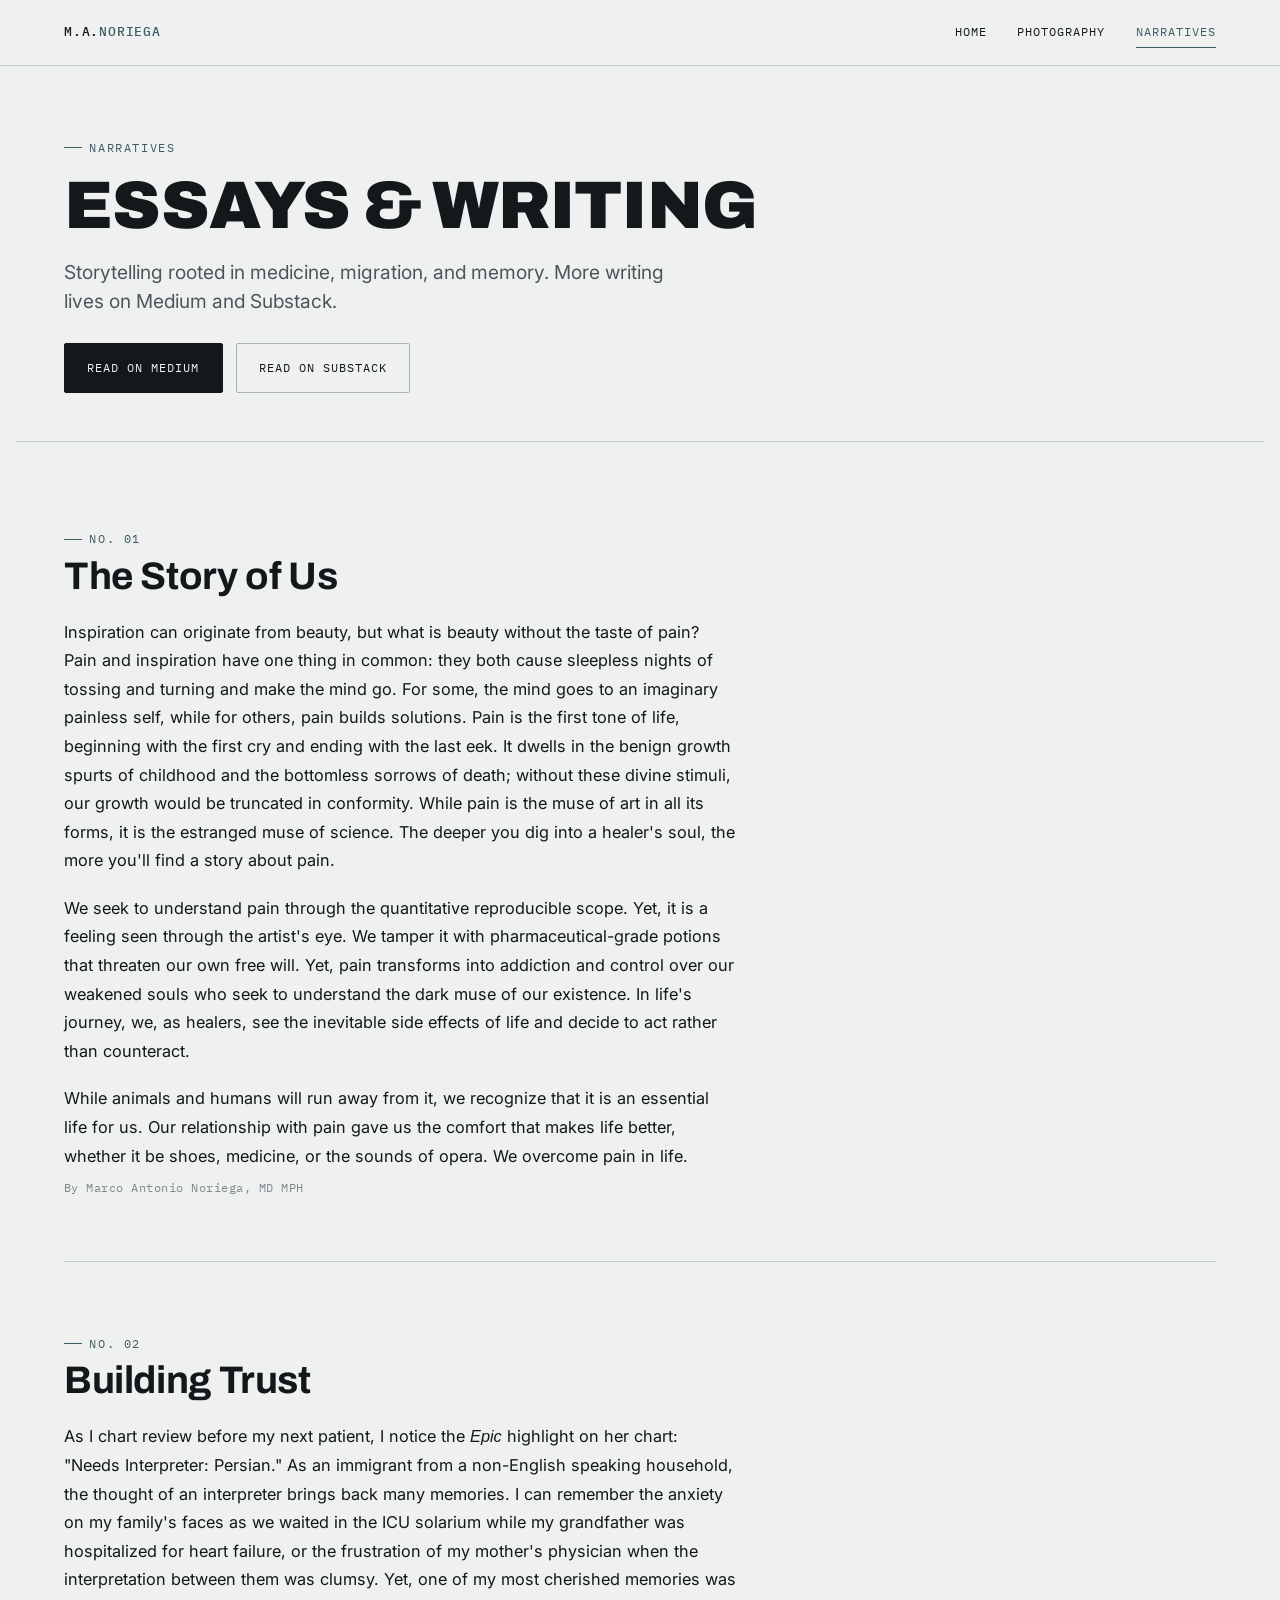
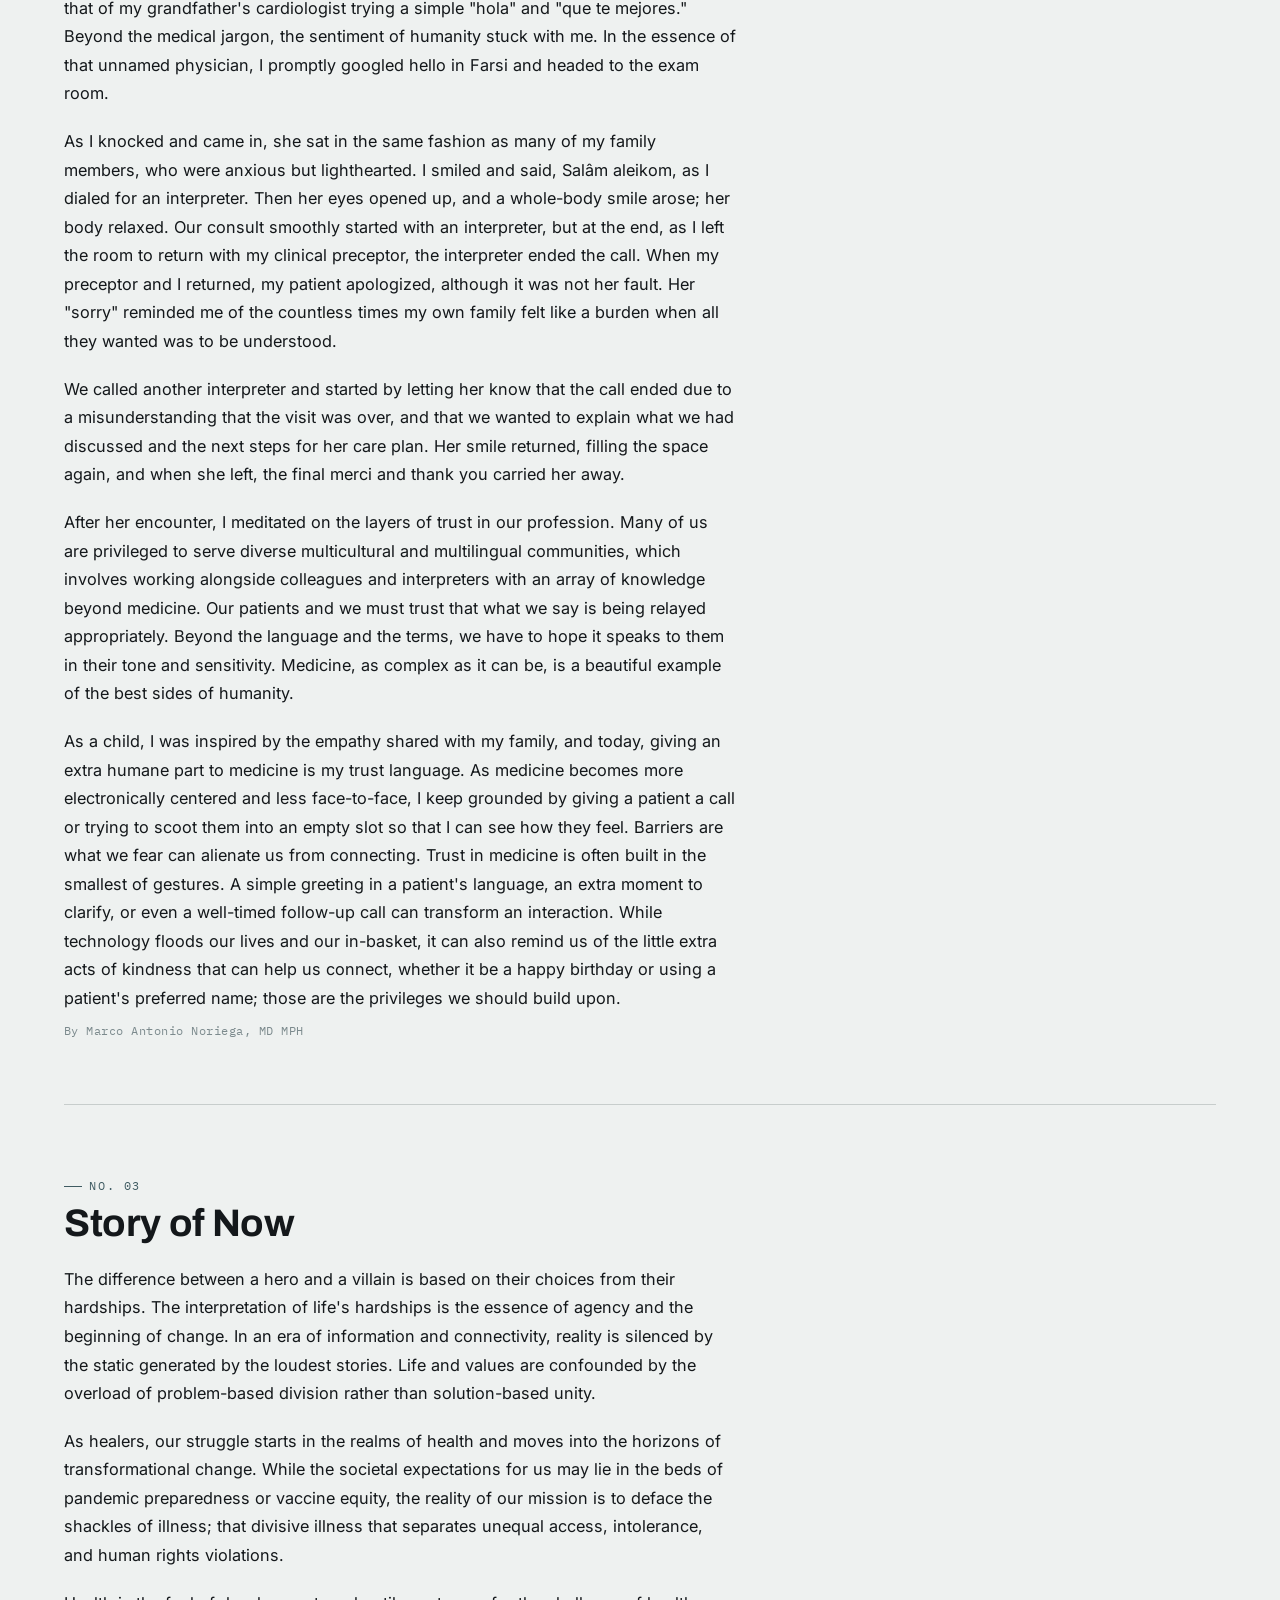
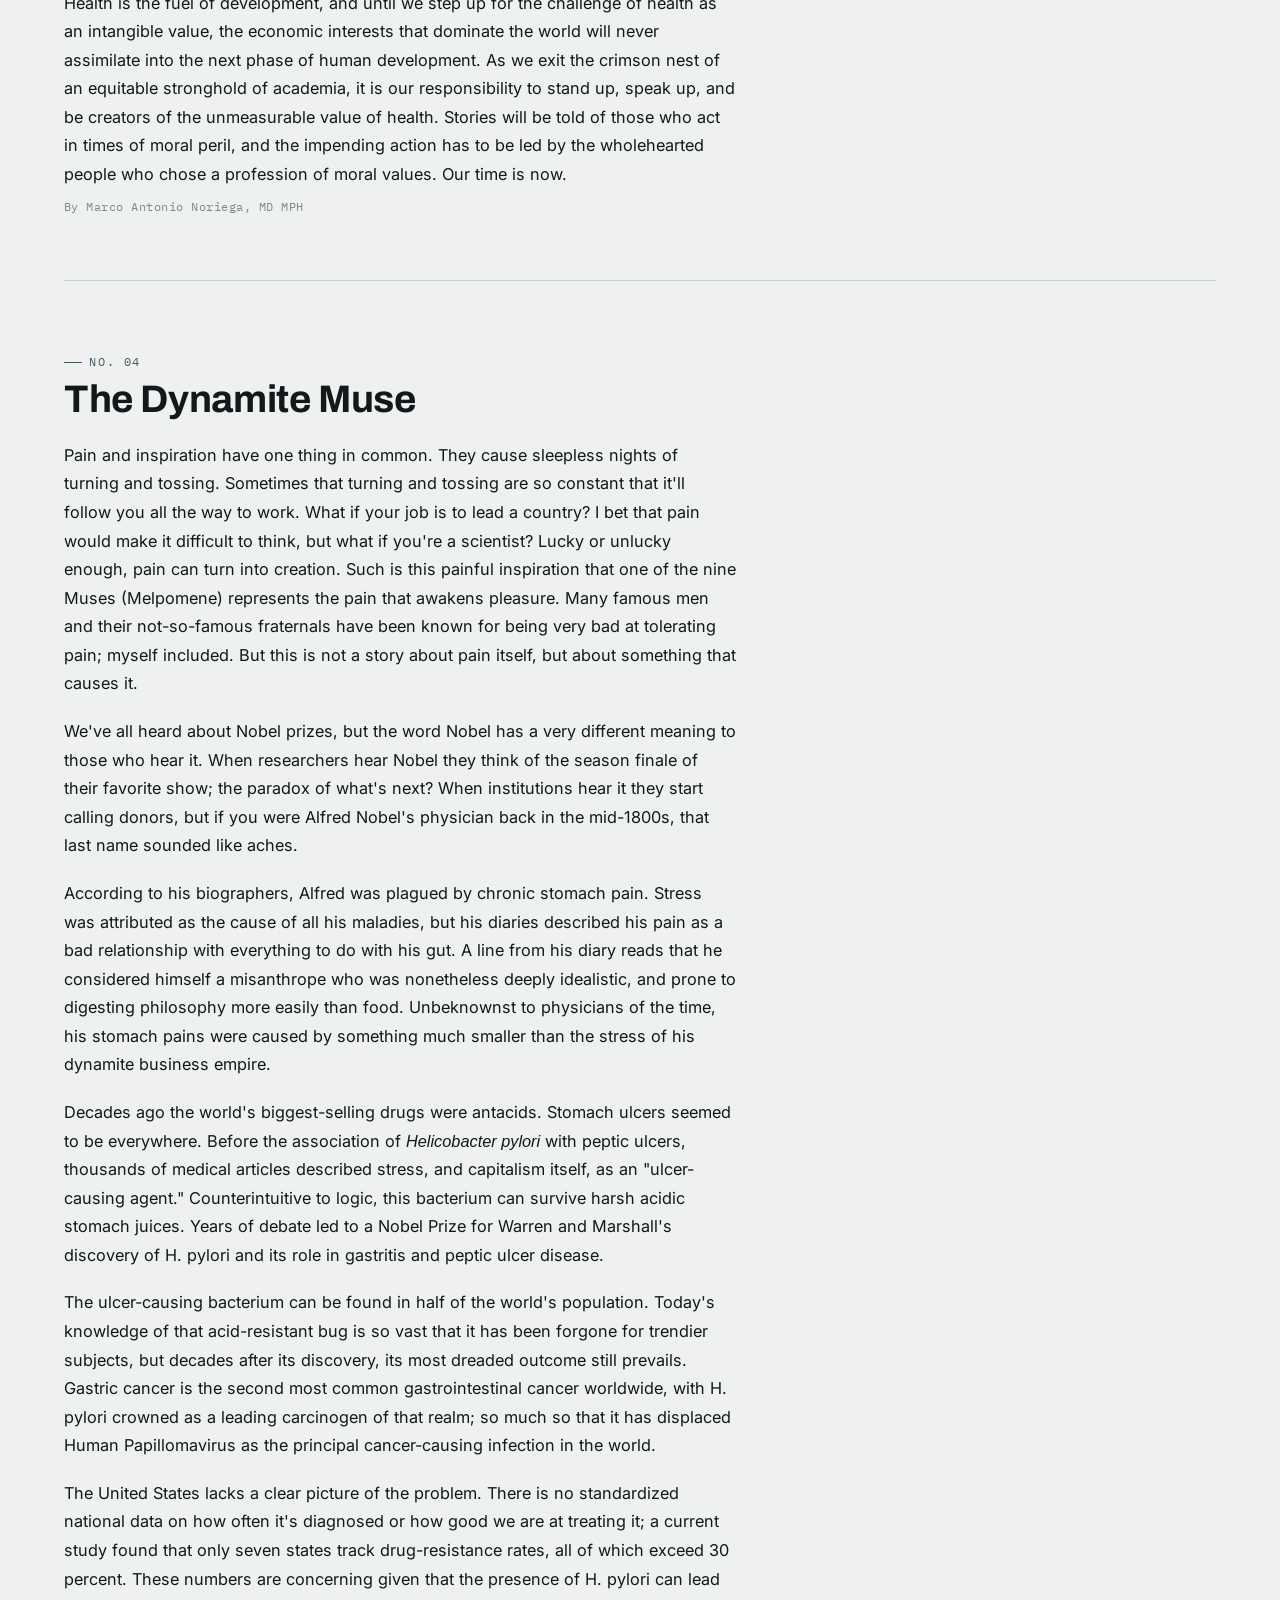
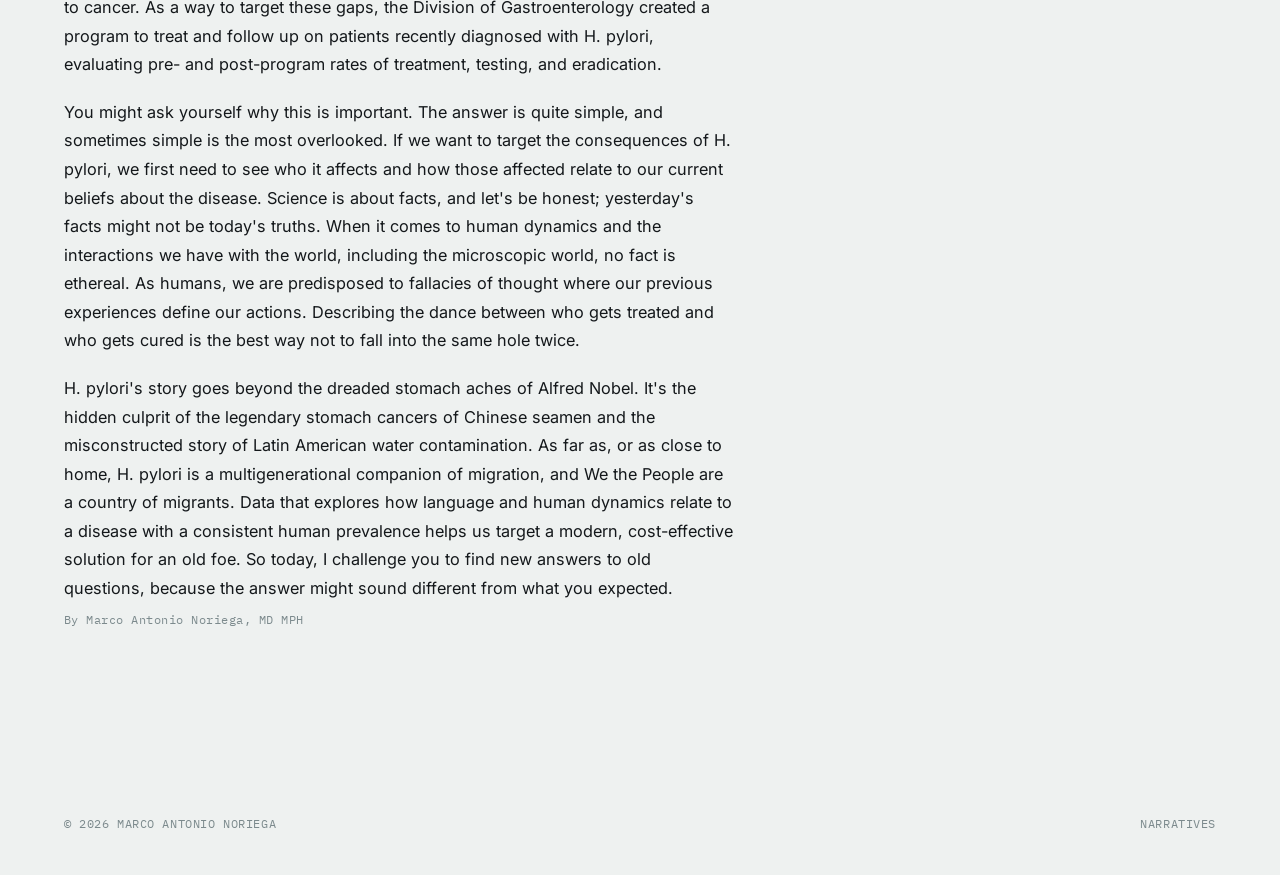
==== commit 3dfe8252: "Update narratives.html" ====
--- a/narratives.html
+++ b/narratives.html
@@ -51,6 +51,7 @@
           <p>We seek to understand pain through the quantitative reproducible scope. Yet, it is a feeling seen through the artist's eye. We tamper it with pharmaceutical-grade potions that threaten our own free will. Yet, pain transforms into addiction and control over our weakened souls who seek to understand the dark muse of our existence. In life's journey, we, as healers, see the inevitable side effects of life and decide to act rather than counteract.</p>
           <p>While animals and humans will run away from it, we recognize that it is an essential life for us. Our relationship with pain gave us the comfort that makes life better, whether it be shoes, medicine, or the sounds of opera. We overcome pain in life.</p>
         </div>
+        <p class="essay-byline">By Marco Antonio Noriega, MD MPH</p>
       </article>
 
       <article class="essay">
@@ -78,6 +79,7 @@
           <p>As healers, our struggle starts in the realms of health and moves into the horizons of transformational change. While the societal expectations for us may lie in the beds of pandemic preparedness or vaccine equity, the reality of our mission is to deface the shackles of illness; that divisive illness that separates unequal access, intolerance, and human rights violations.</p>
           <p>Health is the fuel of development, and until we step up for the challenge of health as an intangible value, the economic interests that dominate the world will never assimilate into the next phase of human development. As we exit the crimson nest of an equitable stronghold of academia, it is our responsibility to stand up, speak up, and be creators of the unmeasurable value of health. Stories will be told of those who act in times of moral peril, and the impending action has to be led by the wholehearted people who chose a profession of moral values. Our time is now.</p>
         </div>
+        <p class="essay-byline">By Marco Antonio Noriega, MD MPH</p>
       </article>
 
       <article class="essay">
@@ -95,7 +97,7 @@
           <p>You might ask yourself why this is important. The answer is quite simple, and sometimes simple is the most overlooked. If we want to target the consequences of H. pylori, we first need to see who it affects and how those affected relate to our current beliefs about the disease. Science is about facts, and let's be honest; yesterday's facts might not be today's truths. When it comes to human dynamics and the interactions we have with the world, including the microscopic world, no fact is ethereal. As humans, we are predisposed to fallacies of thought where our previous experiences define our actions. Describing the dance between who gets treated and who gets cured is the best way not to fall into the same hole twice.</p>
           <p>H. pylori's story goes beyond the dreaded stomach aches of Alfred Nobel. It's the hidden culprit of the legendary stomach cancers of Chinese seamen and the misconstructed story of Latin American water contamination. As far as, or as close to home, H. pylori is a multigenerational companion of migration, and We the People are a country of migrants. Data that explores how language and human dynamics relate to a disease with a consistent human prevalence helps us target a modern, cost-effective solution for an old foe. So today, I challenge you to find new answers to old questions, because the answer might sound different from what you expected.</p>
         </div>
-        <p class="essay-byline">By Marco Noriega, MD</p>
+        <p class="essay-byline">By Marco Antonio Noriega, MD MPH</p>
       </article>
 
     </div>
